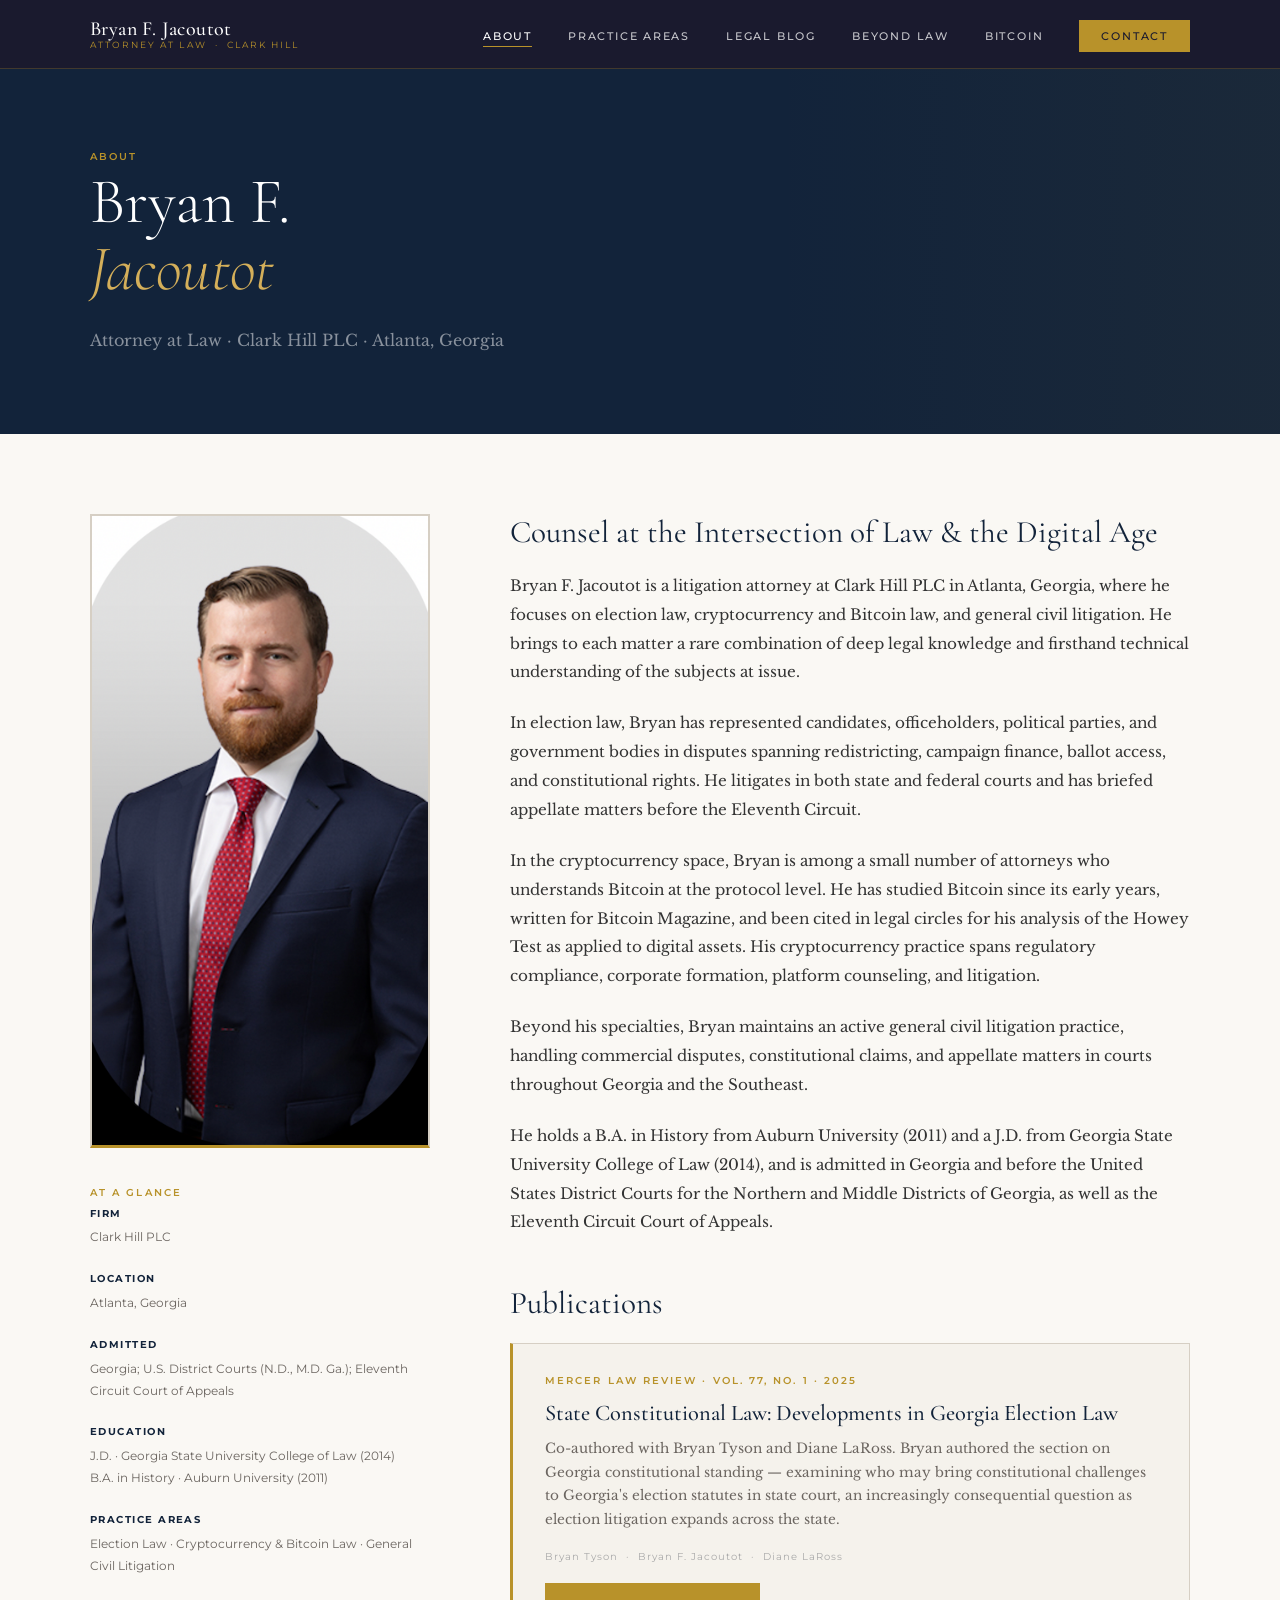
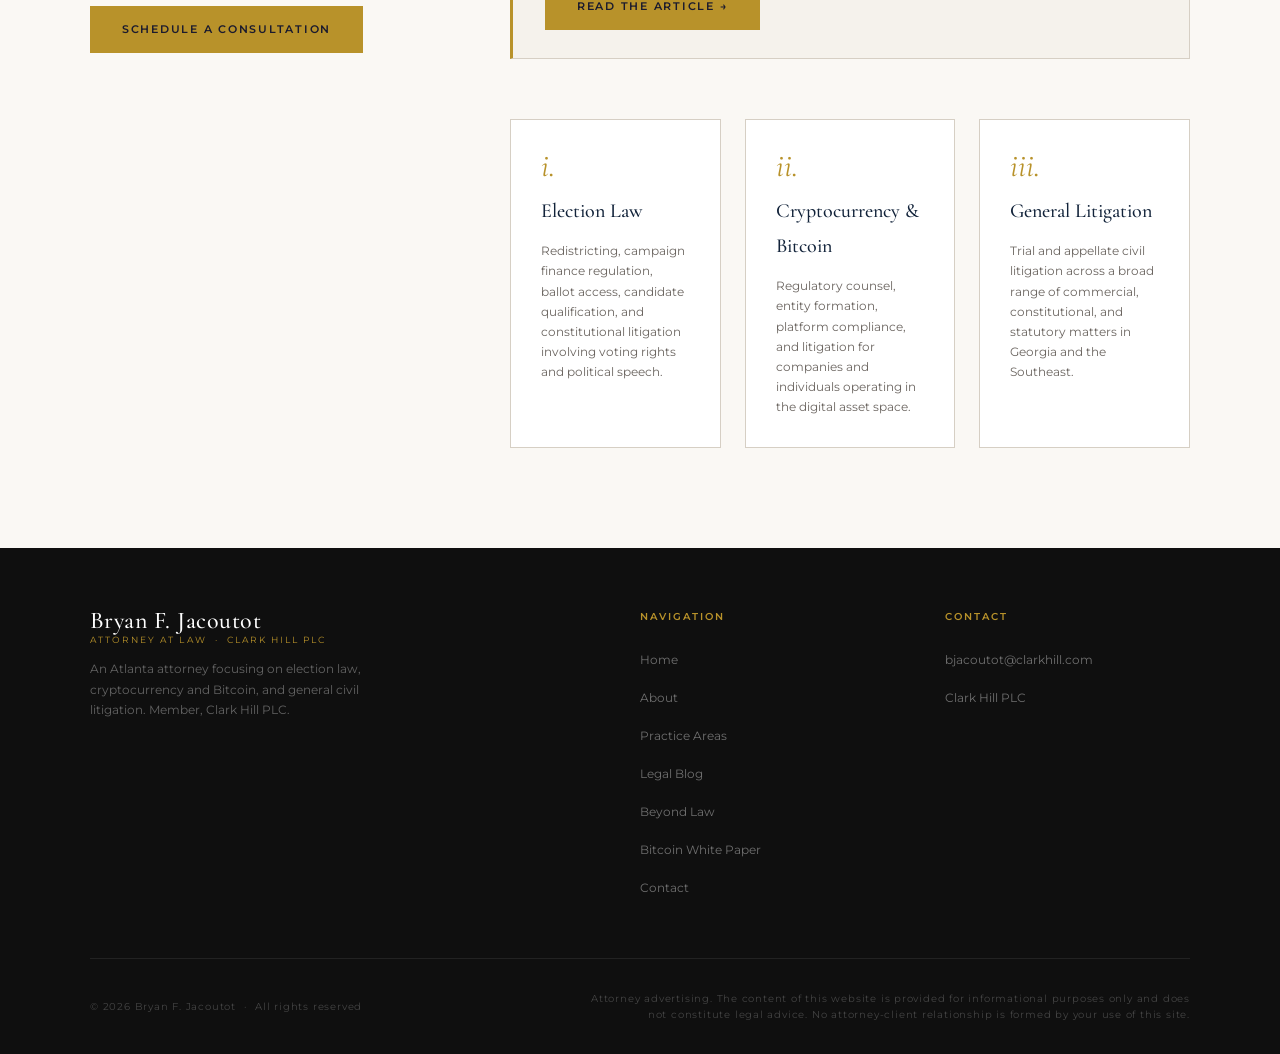
==== about/index.html @ 428c17e0 "Remove Southern District of Georgia from admissions" ====
<!DOCTYPE html>
<html lang="en">
<head>
  <meta charset="UTF-8" />
  <meta name="viewport" content="width=device-width, initial-scale=1.0" />
  <title>About | Bryan F. Jacoutot · Attorney at Law</title>
  <meta name="description" content="Bryan F. Jacoutot is a litigation attorney at Clark Hill PLC in Atlanta, Georgia, focusing on election law, cryptocurrency, and civil litigation." />
  <link rel="preconnect" href="https://fonts.googleapis.com">
  <link rel="preconnect" href="https://fonts.gstatic.com" crossorigin>
  <link href="https://fonts.googleapis.com/css2?family=Cormorant+Garamond:ital,wght@0,300;0,400;0,500;1,300;1,400;1,500&family=Libre+Baskerville:ital,wght@0,400;0,700;1,400&family=Montserrat:wght@400;500;600;700&display=swap" rel="stylesheet">
  <link rel="stylesheet" href="/style.css">
</head>
<body>

<nav id="nav">
  <div class="container">
    <div class="nav-inner">
      <a class="nav-brand" href="/">
        <span class="nav-brand__name">Bryan F. Jacoutot</span>
        <span class="nav-brand__title">Attorney at Law &nbsp;·&nbsp; Clark Hill</span>
      </a>
      <ul class="nav-links" id="navLinks">
        <li class="current-menu-item"><a href="/about/">About</a></li>
        <li><a href="/practice-areas/">Practice Areas</a></li>
        <li><a href="/legal-blog/">Legal Blog</a></li>
        <li><a href="/beyond-law/">Beyond Law</a></li>
        <li><a href="/bitcoin/">Bitcoin</a></li>
        <li><a class="nav-cta" href="/contact/">Contact</a></li>
      </ul>
      <button class="nav-toggle" id="navToggle" aria-label="Toggle navigation" onclick="toggleNav()">
        <span></span><span></span><span></span>
      </button>
    </div>
  </div>
</nav>

<section class="page-hero">
  <div class="container">
    <span class="label">About</span>
    <h1>Bryan F.<br><em>Jacoutot</em></h1>
    <p class="sub">Attorney at Law · Clark Hill PLC · Atlanta, Georgia</p>
  </div>
</section>

<section class="about-body">
  <div class="container">
    <div class="about-grid">

      <aside class="about-sidebar">
        <div class="about-photo-wrap">
          <img class="about-photo" src="/images/headshot.png" alt="Bryan F. Jacoutot" />
        </div>
        <span class="label">At a Glance</span>
        <div class="sidebar-info">
          <strong>Firm</strong>
          Clark Hill PLC

          <strong>Location</strong>
          Atlanta, Georgia

          <strong>Admitted</strong>
          Georgia; U.S. District Courts (N.D., M.D. Ga.); Eleventh Circuit Court of Appeals

          <strong>Education</strong>
          J.D. · Georgia State University College of Law (2014)<br>
          B.A. in History · Auburn University (2011)

          <strong>Practice Areas</strong>
          Election Law · Cryptocurrency &amp; Bitcoin Law · General Civil Litigation
        </div>
        <a class="btn-primary sidebar-contact-btn" href="/contact/">Schedule a Consultation</a>
      </aside>

      <div class="about-main">
        <h2>Counsel at the Intersection of Law &amp; the Digital Age</h2>
        <p>
          Bryan F. Jacoutot is a litigation attorney at Clark Hill PLC in Atlanta, Georgia, where he focuses on election law, cryptocurrency and Bitcoin law, and general civil litigation. He brings to each matter a rare combination of deep legal knowledge and firsthand technical understanding of the subjects at issue.
        </p>
        <p>
          In election law, Bryan has represented candidates, officeholders, political parties, and government bodies in disputes spanning redistricting, campaign finance, ballot access, and constitutional rights. He litigates in both state and federal courts and has briefed appellate matters before the Eleventh Circuit.
        </p>
        <p>
          In the cryptocurrency space, Bryan is among a small number of attorneys who understands Bitcoin at the protocol level. He has studied Bitcoin since its early years, written for Bitcoin Magazine, and been cited in legal circles for his analysis of the Howey Test as applied to digital assets. His cryptocurrency practice spans regulatory compliance, corporate formation, platform counseling, and litigation.
        </p>
        <p>
          Beyond his specialties, Bryan maintains an active general civil litigation practice, handling commercial disputes, constitutional claims, and appellate matters in courts throughout Georgia and the Southeast.
        </p>
        <p>
          He holds a B.A. in History from Auburn University (2011) and a J.D. from Georgia State University College of Law (2014), and is admitted in Georgia and before the United States District Courts for the Northern and Middle Districts of Georgia, as well as the Eleventh Circuit Court of Appeals.
        </p>

        <h2 style="margin-top:48px;">Publications</h2>
        <div class="publication-card">
          <span class="label">Mercer Law Review · Vol. 77, No. 1 · 2025</span>
          <h3>State Constitutional Law: Developments in Georgia Election Law</h3>
          <p>Co-authored with Bryan Tyson and Diane LaRoss. Bryan authored the section on Georgia constitutional standing — examining who may bring constitutional challenges to Georgia's election statutes in state court, an increasingly consequential question as election litigation expands across the state.</p>
          <div class="publication-card-meta">Bryan Tyson &nbsp;·&nbsp; Bryan F. Jacoutot &nbsp;·&nbsp; Diane LaRoss</div>
          <a class="btn-primary" href="/publications/georgia-election-law-mercer-law-review.pdf" target="_blank" rel="noopener" style="display:inline-block;">Read the Article →</a>
        </div>

        <div class="practice-detail-grid">
          <div class="pcard">
            <div class="pcard-num">i.</div>
            <h3>Election Law</h3>
            <p>Redistricting, campaign finance regulation, ballot access, candidate qualification, and constitutional litigation involving voting rights and political speech.</p>
          </div>
          <div class="pcard">
            <div class="pcard-num">ii.</div>
            <h3>Cryptocurrency &amp; Bitcoin</h3>
            <p>Regulatory counsel, entity formation, platform compliance, and litigation for companies and individuals operating in the digital asset space.</p>
          </div>
          <div class="pcard">
            <div class="pcard-num">iii.</div>
            <h3>General Litigation</h3>
            <p>Trial and appellate civil litigation across a broad range of commercial, constitutional, and statutory matters in Georgia and the Southeast.</p>
          </div>
        </div>
      </div>

    </div>
  </div>
</section>

<footer>
  <div class="container">
    <div class="footer-inner">
      <div class="footer-brand">
        <a class="nav-brand" href="/" style="text-decoration:none;">
          <span class="nav-brand__name" style="font-size:1.5rem;">Bryan F. Jacoutot</span>
          <span class="nav-brand__title">Attorney at Law &nbsp;·&nbsp; Clark Hill PLC</span>
        </a>
        <p>An Atlanta attorney focusing on election law, cryptocurrency and Bitcoin, and general civil litigation. Member, Clark Hill PLC.</p>
      </div>
      <div class="footer-col">
        <h4>Navigation</h4>
        <ul>
          <li><a href="/">Home</a></li>
          <li><a href="/about/">About</a></li>
          <li><a href="/practice-areas/">Practice Areas</a></li>
          <li><a href="/legal-blog/">Legal Blog</a></li>
          <li><a href="/beyond-law/">Beyond Law</a></li>
          <li><a href="/bitcoin/">Bitcoin White Paper</a></li>
          <li><a href="/contact/">Contact</a></li>
        </ul>
      </div>
      <div class="footer-col">
        <h4>Contact</h4>
        <ul>
          <li><a href="mailto:bjacoutot@clarkhill.com">bjacoutot@clarkhill.com</a></li>
          <li><a href="https://www.clarkhill.com" target="_blank" rel="noopener">Clark Hill PLC</a></li>
        </ul>
      </div>
    </div>
    <div class="footer-bottom">
      <p>© 2026 Bryan F. Jacoutot &nbsp;·&nbsp; All rights reserved</p>
      <p class="footer-disclaimer">Attorney advertising. The content of this website is provided for informational purposes only and does not constitute legal advice. No attorney-client relationship is formed by your use of this site.</p>
    </div>
  </div>
</footer>

<script src="/js/theme.js"></script>
</body>
</html>
---- style.css ----
/* Jacoutot Law — Site Styles */

/* ─────────────────────────────────────────────
   RESET & VARIABLES
───────────────────────────────────────────── */
*, *::before, *::after { box-sizing: border-box; margin: 0; padding: 0; }

:root {
  --ink:       #0f0f0f;
  --charcoal:  #1a1a2e;
  --navy:      #12233a;
  --gold:      #b8922a;
  --gold-lt:   #d4af5a;
  --parchment: #f5f2ec;
  --cream:     #faf8f4;
  --rule:      #d6cfc4;
  --muted:     #6b6560;
  --white:     #ffffff;

  --serif-display: 'Cormorant Garamond', Georgia, serif;
  --serif-body:    'Libre Baskerville', Georgia, serif;
  --sans:          'Montserrat', sans-serif;

  --max: 1180px;
  --transition: 0.28s ease;
}

html { scroll-behavior: smooth; }

body {
  font-family: var(--serif-body);
  background: var(--cream);
  color: var(--ink);
  font-size: 16px;
  line-height: 1.75;
  overflow-x: hidden;
}

/* ─────────────────────────────────────────────
   UTILITY
───────────────────────────────────────────── */
.container { max-width: var(--max); margin: 0 auto; padding: 0 40px; }
@media (max-width: 640px) { .container { padding: 0 24px; } }

.rule {
  border: none;
  border-top: 1px solid var(--rule);
  margin: 0;
}
.rule--gold {
  border-top-color: var(--gold);
  border-top-width: 2px;
}

.label {
  font-family: var(--sans);
  font-size: 0.65rem;
  font-weight: 600;
  letter-spacing: 0.2em;
  text-transform: uppercase;
  color: var(--gold);
}

/* ─────────────────────────────────────────────
   NAVIGATION
───────────────────────────────────────────── */
#nav {
  position: fixed;
  top: 0; left: 0; right: 0;
  z-index: 100;
  background: var(--charcoal);
  border-bottom: 1px solid rgba(184,146,42,0.25);
  transition: box-shadow var(--transition);
}
#nav.scrolled {
  box-shadow: 0 2px 24px rgba(0,0,0,0.35);
}

.nav-inner {
  display: flex;
  align-items: center;
  justify-content: space-between;
  height: 68px;
}

.nav-brand {
  text-decoration: none;
  display: flex;
  flex-direction: column;
  line-height: 1.1;
}
.nav-brand__name {
  font-family: var(--serif-display);
  font-size: 1.25rem;
  font-weight: 500;
  color: var(--white);
  letter-spacing: 0.02em;
}
.nav-brand__title {
  font-family: var(--sans);
  font-size: 0.58rem;
  letter-spacing: 0.22em;
  text-transform: uppercase;
  color: var(--gold);
}

.nav-links {
  display: flex;
  gap: 36px;
  list-style: none;
  align-items: center;
}

.nav-links a {
  font-family: var(--sans);
  font-size: 0.7rem;
  font-weight: 500;
  letter-spacing: 0.16em;
  text-transform: uppercase;
  color: rgba(255,255,255,0.75);
  text-decoration: none;
  position: relative;
  transition: color var(--transition);
}
.nav-links a::after {
  content: '';
  position: absolute;
  bottom: -4px; left: 0; right: 0;
  height: 1px;
  background: var(--gold);
  transform: scaleX(0);
  transform-origin: left;
  transition: transform var(--transition);
}
.nav-links a:hover { color: var(--white); }
.nav-links a:hover::after { transform: scaleX(1); }

/* WordPress adds .current-menu-item to active nav items */
.nav-links .current-menu-item > a {
  color: var(--white);
}
.nav-links .current-menu-item > a::after {
  transform: scaleX(1);
}

.nav-cta {
  font-family: var(--sans);
  font-size: 0.68rem;
  font-weight: 600;
  letter-spacing: 0.14em;
  text-transform: uppercase;
  color: var(--charcoal) !important;
  background: var(--gold);
  padding: 9px 22px;
  text-decoration: none !important;
  transition: background var(--transition) !important;
}
.nav-cta:hover { background: var(--gold-lt) !important; }
.nav-cta::after { display: none !important; }

/* Hamburger */
.nav-toggle {
  display: none;
  background: none;
  border: none;
  cursor: pointer;
  padding: 4px;
  flex-direction: column;
  gap: 5px;
}
.nav-toggle span {
  display: block;
  width: 26px;
  height: 1.5px;
  background: var(--white);
  transition: var(--transition);
}

@media (max-width: 820px) {
  .nav-links { display: none; flex-direction: column; gap: 0; }
  .nav-links.open {
    display: flex;
    position: absolute;
    top: 68px; left: 0; right: 0;
    background: var(--charcoal);
    padding: 16px 0 24px;
    border-top: 1px solid rgba(255,255,255,0.08);
  }
  .nav-links a {
    display: block;
    padding: 12px 32px;
  }
  .nav-cta { margin: 12px 32px 0; display: inline-block; text-align: center; }
  .nav-toggle { display: flex; }
}

/* ─────────────────────────────────────────────
   HOME — HERO
───────────────────────────────────────────── */
.hero {
  background: var(--navy);
  min-height: 100vh;
  display: flex;
  flex-direction: column;
  justify-content: center;
  position: relative;
  overflow: hidden;
}

.hero::before {
  content: '';
  position: absolute;
  inset: 0;
  background-image:
    repeating-linear-gradient(
      0deg,
      transparent,
      transparent 2px,
      rgba(255,255,255,0.012) 2px,
      rgba(255,255,255,0.012) 3px
    );
  pointer-events: none;
}

.hero::after {
  content: '';
  position: absolute;
  left: 50%;
  top: 15%;
  bottom: 15%;
  width: 1px;
  background: linear-gradient(to bottom, transparent, rgba(184,146,42,0.4), transparent);
  pointer-events: none;
}

.hero-content {
  position: relative;
  z-index: 1;
  display: grid;
  grid-template-columns: 1fr 1fr;
  gap: 80px;
  align-items: center;
  padding: 120px 0 80px;
}

.hero-eyebrow {
  display: flex;
  align-items: center;
  gap: 16px;
  margin-bottom: 28px;
}
.hero-eyebrow::before {
  content: '';
  display: block;
  width: 40px;
  height: 1px;
  background: var(--gold);
}

.hero-name {
  font-family: var(--serif-display);
  font-size: clamp(3rem, 5.5vw, 5.5rem);
  font-weight: 300;
  color: var(--white);
  line-height: 1.0;
  letter-spacing: -0.01em;
  margin-bottom: 8px;
}
.hero-name em {
  font-style: italic;
  font-weight: 300;
  color: var(--gold-lt);
}

.hero-designation {
  font-family: var(--sans);
  font-size: 0.65rem;
  font-weight: 500;
  letter-spacing: 0.28em;
  text-transform: uppercase;
  color: rgba(255,255,255,0.45);
  margin-bottom: 40px;
}

.hero-desc {
  font-family: var(--serif-body);
  font-size: 1.0rem;
  line-height: 1.8;
  color: rgba(255,255,255,0.65);
  max-width: 420px;
  margin-bottom: 48px;
}

.hero-actions {
  display: flex;
  gap: 20px;
  flex-wrap: wrap;
  align-items: center;
}

.btn-primary {
  display: inline-block;
  font-family: var(--sans);
  font-size: 0.68rem;
  font-weight: 600;
  letter-spacing: 0.16em;
  text-transform: uppercase;
  text-decoration: none;
  color: var(--charcoal);
  background: var(--gold);
  padding: 14px 32px;
  transition: background var(--transition), transform var(--transition);
  cursor: pointer;
  border: none;
}
.btn-primary:hover {
  background: var(--gold-lt);
  transform: translateY(-1px);
}

.btn-ghost {
  display: inline-block;
  font-family: var(--sans);
  font-size: 0.68rem;
  font-weight: 500;
  letter-spacing: 0.16em;
  text-transform: uppercase;
  text-decoration: none;
  color: rgba(255,255,255,0.7);
  border: 1px solid rgba(255,255,255,0.2);
  padding: 13px 28px;
  transition: border-color var(--transition), color var(--transition);
  cursor: pointer;
  background: none;
}
.btn-ghost:hover {
  border-color: var(--gold);
  color: var(--gold-lt);
}

.hero-right {
  padding-left: 60px;
}

.practice-list {
  list-style: none;
}
.practice-list li {
  display: flex;
  align-items: flex-start;
  gap: 20px;
  padding: 22px 0;
  border-bottom: 1px solid rgba(255,255,255,0.07);
  cursor: pointer;
  transition: padding-left var(--transition);
}
.practice-list li:first-child { border-top: 1px solid rgba(255,255,255,0.07); }
.practice-list li:hover { padding-left: 8px; }

.practice-num {
  font-family: var(--serif-display);
  font-size: 0.75rem;
  font-weight: 400;
  color: var(--gold);
  margin-top: 4px;
  min-width: 24px;
  font-style: italic;
}

.practice-info h3 {
  font-family: var(--serif-display);
  font-size: 1.35rem;
  font-weight: 500;
  color: var(--white);
  margin-bottom: 4px;
}
.practice-info p {
  font-family: var(--sans);
  font-size: 0.7rem;
  color: rgba(255,255,255,0.45);
  letter-spacing: 0.04em;
  line-height: 1.6;
}

@media (max-width: 900px) {
  .hero-content { grid-template-columns: 1fr; gap: 60px; padding-top: 100px; }
  .hero::after { display: none; }
  .hero-right { padding-left: 0; }
}

/* ─────────────────────────────────────────────
   HOME — FEATURED WRITING STRIP
───────────────────────────────────────────── */
.writing-strip {
  background: var(--parchment);
  padding: 72px 0;
  border-top: 3px solid var(--gold);
}
.writing-strip-header {
  display: flex;
  justify-content: space-between;
  align-items: baseline;
  margin-bottom: 44px;
}
.section-title {
  font-family: var(--serif-display);
  font-size: clamp(1.8rem, 3vw, 2.6rem);
  font-weight: 400;
  color: var(--navy);
  line-height: 1.15;
}
.link-all {
  font-family: var(--sans);
  font-size: 0.65rem;
  font-weight: 600;
  letter-spacing: 0.18em;
  text-transform: uppercase;
  color: var(--gold);
  text-decoration: none;
  display: flex;
  align-items: center;
  gap: 8px;
  transition: gap var(--transition);
}
.link-all:hover { gap: 14px; }
.link-all::after { content: '→'; }

.articles-grid {
  display: grid;
  grid-template-columns: repeat(3, 1fr);
  gap: 32px;
}
@media (max-width: 800px) { .articles-grid { grid-template-columns: 1fr; } }

.article-card {
  background: var(--white);
  border: 1px solid var(--rule);
  padding: 32px;
  transition: box-shadow var(--transition), transform var(--transition);
  cursor: pointer;
  display: flex;
  flex-direction: column;
}
.article-card:hover {
  box-shadow: 0 8px 32px rgba(0,0,0,0.1);
  transform: translateY(-3px);
}
.article-card .label { margin-bottom: 16px; }
.article-card h3 {
  font-family: var(--serif-display);
  font-size: 1.3rem;
  font-weight: 500;
  color: var(--navy);
  line-height: 1.25;
  margin-bottom: 14px;
  flex: 1;
}
.article-card p {
  font-size: 0.85rem;
  color: var(--muted);
  line-height: 1.7;
  margin-bottom: 24px;
}
.article-card-meta {
  font-family: var(--sans);
  font-size: 0.62rem;
  letter-spacing: 0.1em;
  color: var(--muted);
  display: flex;
  justify-content: space-between;
  align-items: center;
  border-top: 1px solid var(--rule);
  padding-top: 16px;
}
.article-card-meta a {
  color: var(--gold);
  text-decoration: none;
  font-weight: 600;
  letter-spacing: 0.14em;
}

/* ─────────────────────────────────────────────
   HOME — CREDENTIALS / CLARK HILL
───────────────────────────────────────────── */
.credentials {
  background: var(--charcoal);
  padding: 80px 0;
}
.credentials-inner {
  display: grid;
  grid-template-columns: 1fr 1.6fr;
  gap: 80px;
  align-items: center;
}
@media (max-width: 800px) { .credentials-inner { grid-template-columns: 1fr; gap: 40px; } }

.credentials-left .label { margin-bottom: 20px; }
.credentials-left h2 {
  font-family: var(--serif-display);
  font-size: clamp(2rem, 3.5vw, 3rem);
  font-weight: 300;
  color: var(--white);
  line-height: 1.1;
  margin-bottom: 20px;
}
.credentials-left h2 em { font-style: italic; color: var(--gold-lt); }
.credentials-left p {
  font-size: 0.9rem;
  color: rgba(255,255,255,0.55);
  line-height: 1.85;
}

.stat-grid {
  display: grid;
  grid-template-columns: 1fr 1fr;
  gap: 2px;
}
.stat-block {
  background: rgba(255,255,255,0.04);
  padding: 32px;
  border: 1px solid rgba(255,255,255,0.06);
}
.stat-block:nth-child(odd) { background: rgba(184,146,42,0.06); }
.stat-value {
  font-family: var(--serif-display);
  font-size: 2.8rem;
  font-weight: 300;
  color: var(--gold-lt);
  line-height: 1;
  margin-bottom: 8px;
}
.stat-label {
  font-family: var(--sans);
  font-size: 0.62rem;
  letter-spacing: 0.16em;
  text-transform: uppercase;
  color: rgba(255,255,255,0.4);
}

/* ─────────────────────────────────────────────
   INNER PAGES — SHARED PAGE HERO
───────────────────────────────────────────── */
.page-hero {
  background: var(--navy);
  padding: 140px 0 80px;
  position: relative;
  overflow: hidden;
}
.page-hero::before {
  content: '';
  position: absolute;
  right: 0; top: 0; bottom: 0;
  width: 40%;
  background: linear-gradient(to right, transparent, rgba(184,146,42,0.05));
  pointer-events: none;
}
.page-hero .label { margin-bottom: 16px; }
.page-hero h1 {
  font-family: var(--serif-display);
  font-size: clamp(2.5rem, 5vw, 5rem);
  font-weight: 300;
  color: var(--white);
  line-height: 1.05;
  max-width: 700px;
}
.page-hero h1 em { font-style: italic; color: var(--gold-lt); }
.page-hero p.sub {
  margin-top: 24px;
  font-size: 1.0rem;
  color: rgba(255,255,255,0.5);
  max-width: 480px;
  line-height: 1.75;
}

/* ─────────────────────────────────────────────
   ABOUT PAGE
───────────────────────────────────────────── */
.about-body {
  background: var(--cream);
  padding: 80px 0 100px;
}
.about-grid {
  display: grid;
  grid-template-columns: 1fr 2fr;
  gap: 80px;
  align-items: start;
}
@media (max-width: 800px) { .about-grid { grid-template-columns: 1fr; gap: 40px; } }

.about-sidebar .label { margin-bottom: 20px; }
.sidebar-info {
  font-family: var(--sans);
  font-size: 0.72rem;
  line-height: 1.9;
  color: var(--muted);
}
.sidebar-info strong {
  display: block;
  font-size: 0.65rem;
  letter-spacing: 0.14em;
  text-transform: uppercase;
  color: var(--navy);
  margin-top: 20px;
  margin-bottom: 4px;
}
.sidebar-info strong:first-child { margin-top: 0; }
.sidebar-contact-btn {
  margin-top: 28px;
  display: inline-block;
}

.about-main h2 {
  font-family: var(--serif-display);
  font-size: 1.95rem;
  font-weight: 400;
  color: var(--navy);
  margin-bottom: 20px;
  line-height: 1.2;
}
.about-main p {
  font-size: 0.95rem;
  line-height: 1.9;
  color: #333;
  margin-bottom: 22px;
}
.about-main p:last-child { margin-bottom: 0; }

.practice-detail-grid {
  margin-top: 60px;
  display: grid;
  grid-template-columns: repeat(3, 1fr);
  gap: 24px;
}
@media (max-width: 800px) { .practice-detail-grid { grid-template-columns: 1fr; } }

.pcard {
  padding: 30px;
  border: 1px solid var(--rule);
  background: var(--white);
}
.pcard-num {
  font-family: var(--serif-display);
  font-size: 2rem;
  font-style: italic;
  color: var(--gold);
  line-height: 1;
  margin-bottom: 12px;
}
.pcard h3 {
  font-family: var(--serif-display);
  font-size: 1.25rem;
  font-weight: 500;
  color: var(--navy);
  margin-bottom: 12px;
}
.pcard p {
  font-family: var(--sans);
  font-size: 0.72rem;
  line-height: 1.75;
  color: var(--muted);
}

/* ─────────────────────────────────────────────
   BLOG / WRITING PAGES
───────────────────────────────────────────── */
.blog-body {
  background: var(--cream);
  padding: 80px 0 100px;
}
.blog-layout {
  display: grid;
  grid-template-columns: 2fr 1fr;
  gap: 64px;
  align-items: start;
}
@media (max-width: 900px) { .blog-layout { grid-template-columns: 1fr; } }

.post-item {
  display: grid;
  grid-template-columns: 1fr;
  padding: 36px 0;
  border-bottom: 1px solid var(--rule);
  cursor: pointer;
  transition: padding-left var(--transition);
}
.post-item:hover { padding-left: 8px; }
.post-item:first-child { padding-top: 0; }

.post-item .label { margin-bottom: 10px; }
.post-item h2 {
  font-family: var(--serif-display);
  font-size: 1.7rem;
  font-weight: 400;
  color: var(--navy);
  line-height: 1.2;
  margin-bottom: 12px;
}
.post-item p {
  font-size: 0.9rem;
  color: var(--muted);
  line-height: 1.75;
  margin-bottom: 16px;
}
.post-meta {
  font-family: var(--sans);
  font-size: 0.62rem;
  letter-spacing: 0.1em;
  color: #aaa;
  display: flex;
  gap: 20px;
}

.blog-sidebar {}
.sidebar-section {
  background: var(--white);
  border: 1px solid var(--rule);
  padding: 28px;
  margin-bottom: 28px;
}
.sidebar-section h3 {
  font-family: var(--serif-display);
  font-size: 1.1rem;
  font-weight: 500;
  color: var(--navy);
  margin-bottom: 16px;
  padding-bottom: 12px;
  border-bottom: 1px solid var(--rule);
}
.sidebar-section ul { list-style: none; }
.sidebar-section ul li {
  padding: 8px 0;
  border-bottom: 1px solid var(--rule);
  font-family: var(--sans);
  font-size: 0.72rem;
  color: var(--muted);
  cursor: pointer;
  display: flex;
  align-items: center;
  gap: 8px;
  transition: color var(--transition);
}
.sidebar-section ul li::before { content: '—'; color: var(--gold); font-size: 0.6rem; }
.sidebar-section ul li:last-child { border-bottom: none; }
.sidebar-section ul li:hover { color: var(--navy); }
.sidebar-section p {
  font-family: var(--sans);
  font-size: 0.78rem;
  line-height: 1.7;
  color: var(--muted);
}

/* ─────────────────────────────────────────────
   BEYOND LAW PAGE
───────────────────────────────────────────── */
.beyond-intro {
  background: var(--parchment);
  padding: 64px 0;
  border-top: 3px solid var(--gold);
}
.beyond-intro-inner {
  display: grid;
  grid-template-columns: 1fr 2fr;
  gap: 64px;
  align-items: center;
}
@media (max-width: 800px) { .beyond-intro-inner { grid-template-columns: 1fr; gap: 32px; } }

.beyond-intro-left h2 {
  font-family: var(--serif-display);
  font-size: 2.4rem;
  font-weight: 300;
  color: var(--navy);
  line-height: 1.1;
}
.beyond-intro-left h2 em { font-style: italic; color: var(--gold); }

.beyond-intro-right p {
  font-size: 0.95rem;
  line-height: 1.9;
  color: #444;
}

.topics-strip {
  background: var(--charcoal);
  padding: 44px 0;
}
.topics-inner {
  display: flex;
  gap: 0;
  overflow-x: auto;
}
.topic-chip {
  font-family: var(--sans);
  font-size: 0.62rem;
  font-weight: 600;
  letter-spacing: 0.18em;
  text-transform: uppercase;
  color: rgba(255,255,255,0.4);
  padding: 12px 32px;
  border-right: 1px solid rgba(255,255,255,0.08);
  white-space: nowrap;
  cursor: pointer;
  transition: color var(--transition), background var(--transition);
}
.topic-chip:hover, .topic-chip.active {
  color: var(--gold);
  background: rgba(184,146,42,0.08);
}

/* ─────────────────────────────────────────────
   BITCOIN WHITE PAPER PAGE
───────────────────────────────────────────── */
.bitcoin-hero {
  background: var(--navy);
  padding: 140px 0 80px;
  position: relative;
  overflow: hidden;
}
.bitcoin-hero::after {
  content: '₿';
  position: absolute;
  right: 8%;
  top: 50%;
  transform: translateY(-50%);
  font-size: 22rem;
  color: rgba(184,146,42,0.06);
  font-family: Arial, sans-serif;
  pointer-events: none;
  line-height: 1;
}
.bitcoin-hero h1 {
  font-family: var(--serif-display);
  font-size: clamp(2.5rem, 5vw, 5rem);
  font-weight: 300;
  color: var(--white);
  line-height: 1.05;
  max-width: 700px;
}
.bitcoin-hero p.sub {
  margin-top: 24px;
  font-size: 1.0rem;
  color: rgba(255,255,255,0.5);
  max-width: 520px;
  line-height: 1.75;
}
.bitcoin-hero .btn-primary { margin-top: 36px; }

.bitcoin-body {
  background: var(--cream);
  padding: 80px 0 100px;
}
.bitcoin-explainer {
  display: grid;
  grid-template-columns: 2fr 1fr;
  gap: 64px;
}
@media (max-width: 800px) { .bitcoin-explainer { grid-template-columns: 1fr; } }

.bitcoin-explainer h2 {
  font-family: var(--serif-display);
  font-size: 1.9rem;
  font-weight: 400;
  color: var(--navy);
  margin-bottom: 20px;
  line-height: 1.2;
}
.bitcoin-explainer p {
  font-size: 0.93rem;
  line-height: 1.9;
  color: #333;
  margin-bottom: 18px;
}
.bitcoin-key-points {
  list-style: none;
  margin-top: 8px;
}
.bitcoin-key-points li {
  display: flex;
  gap: 16px;
  padding: 14px 0;
  border-bottom: 1px solid var(--rule);
  font-size: 0.85rem;
  line-height: 1.6;
  color: var(--muted);
}
.bitcoin-key-points li::before {
  content: '§';
  color: var(--gold);
  font-family: var(--serif-display);
  font-size: 1.1rem;
  flex-shrink: 0;
  margin-top: -2px;
}

/* ─────────────────────────────────────────────
   CONTACT PAGE
───────────────────────────────────────────── */
.contact-body {
  background: var(--cream);
  padding: 80px 0 100px;
}
.contact-grid {
  display: grid;
  grid-template-columns: 1fr 1fr;
  gap: 80px;
  align-items: start;
}
@media (max-width: 800px) { .contact-grid { grid-template-columns: 1fr; gap: 40px; } }

.contact-left .label { margin-bottom: 16px; }
.contact-left h2 {
  font-family: var(--serif-display);
  font-size: 2.6rem;
  font-weight: 300;
  color: var(--navy);
  line-height: 1.1;
  margin-bottom: 24px;
}
.contact-left h2 em { font-style: italic; color: var(--gold); }
.contact-left p {
  font-size: 0.92rem;
  line-height: 1.85;
  color: var(--muted);
  margin-bottom: 36px;
}

.contact-detail {
  display: flex;
  align-items: flex-start;
  gap: 16px;
  padding: 20px 0;
  border-bottom: 1px solid var(--rule);
}
.contact-detail:first-of-type { border-top: 1px solid var(--rule); }
.contact-icon {
  width: 36px;
  height: 36px;
  background: var(--gold);
  display: flex;
  align-items: center;
  justify-content: center;
  flex-shrink: 0;
  font-size: 0.85rem;
}
.contact-detail-text strong {
  display: block;
  font-family: var(--sans);
  font-size: 0.62rem;
  font-weight: 600;
  letter-spacing: 0.16em;
  text-transform: uppercase;
  color: var(--navy);
  margin-bottom: 4px;
}
.contact-detail-text span {
  font-size: 0.9rem;
  color: var(--muted);
}
.contact-detail-text a {
  color: var(--gold);
  text-decoration: none;
}
.contact-detail-text a:hover { text-decoration: underline; }

.contact-right {
  background: var(--white);
  border: 1px solid var(--rule);
  padding: 44px;
}
.contact-right h3 {
  font-family: var(--serif-display);
  font-size: 1.6rem;
  font-weight: 400;
  color: var(--navy);
  margin-bottom: 28px;
}

.form-group { margin-bottom: 22px; }
.form-group label {
  display: block;
  font-family: var(--sans);
  font-size: 0.62rem;
  font-weight: 600;
  letter-spacing: 0.16em;
  text-transform: uppercase;
  color: var(--navy);
  margin-bottom: 8px;
}
.form-group input,
.form-group textarea,
.form-group select,
.wpcf7 input[type="text"],
.wpcf7 input[type="email"],
.wpcf7 textarea,
.wpcf7 select {
  width: 100%;
  font-family: var(--serif-body);
  font-size: 0.9rem;
  color: var(--ink);
  background: var(--parchment);
  border: 1px solid var(--rule);
  padding: 12px 16px;
  outline: none;
  transition: border-color var(--transition);
  appearance: none;
}
.form-group input:focus,
.form-group textarea:focus,
.form-group select:focus,
.wpcf7 input:focus,
.wpcf7 textarea:focus {
  border-color: var(--gold);
}
.form-group textarea { resize: vertical; min-height: 120px; }
.form-note {
  font-family: var(--sans);
  font-size: 0.62rem;
  color: var(--muted);
  line-height: 1.7;
  margin-bottom: 24px;
}

/* WPForms / CF7 submit button override */
.wpcf7 input[type="submit"],
.wpforms-submit {
  display: inline-block;
  font-family: var(--sans);
  font-size: 0.68rem;
  font-weight: 600;
  letter-spacing: 0.16em;
  text-transform: uppercase;
  color: var(--charcoal);
  background: var(--gold);
  padding: 14px 32px;
  border: none;
  cursor: pointer;
  transition: background var(--transition);
}
.wpcf7 input[type="submit"]:hover,
.wpforms-submit:hover {
  background: var(--gold-lt);
}

/* ─────────────────────────────────────────────
   FOOTER
───────────────────────────────────────────── */
footer {
  background: var(--ink);
  padding: 60px 0 32px;
}
.footer-inner {
  display: grid;
  grid-template-columns: 2fr 1fr 1fr;
  gap: 60px;
  padding-bottom: 48px;
  border-bottom: 1px solid rgba(255,255,255,0.08);
  margin-bottom: 32px;
}
@media (max-width: 800px) { .footer-inner { grid-template-columns: 1fr; gap: 36px; } }

.footer-brand .nav-brand__name { font-size: 1.5rem; }
.footer-brand p {
  font-family: var(--sans);
  font-size: 0.72rem;
  line-height: 1.8;
  color: rgba(255,255,255,0.35);
  margin-top: 14px;
  max-width: 300px;
}

.footer-col h4 {
  font-family: var(--sans);
  font-size: 0.62rem;
  font-weight: 600;
  letter-spacing: 0.2em;
  text-transform: uppercase;
  color: var(--gold);
  margin-bottom: 18px;
}
.footer-col ul { list-style: none; }
.footer-col ul li {
  margin-bottom: 10px;
}
.footer-col ul li a {
  font-family: var(--sans);
  font-size: 0.72rem;
  color: rgba(255,255,255,0.4);
  text-decoration: none;
  transition: color var(--transition);
}
.footer-col ul li a:hover { color: rgba(255,255,255,0.85); }

.footer-bottom {
  display: flex;
  justify-content: space-between;
  align-items: center;
  flex-wrap: wrap;
  gap: 16px;
}
.footer-bottom p {
  font-family: var(--sans);
  font-size: 0.62rem;
  letter-spacing: 0.08em;
  color: rgba(255,255,255,0.22);
}
.footer-disclaimer {
  font-family: var(--sans);
  font-size: 0.58rem;
  color: rgba(255,255,255,0.15);
  max-width: 600px;
  text-align: right;
  line-height: 1.6;
}

/* ─────────────────────────────────────────────
   HEADSHOT STYLES
───────────────────────────────────────────── */
.hero-content--3col {
  grid-template-columns: 1fr auto 1fr;
  gap: 60px;
}

.hero-photo-col {
  display: flex;
  align-items: center;
  justify-content: center;
  flex-shrink: 0;
}

.hero-photo-wrap {
  position: relative;
  width: 260px;
  flex-shrink: 0;
}

.hero-photo {
  width: 100%;
  display: block;
  border-radius: 0;
  border: 3px solid var(--gold);
  filter: grayscale(15%);
  object-fit: cover;
  object-position: top;
}

.hero-photo-badge {
  position: absolute;
  bottom: -1px;
  left: 0;
  right: 0;
  background: var(--gold);
  color: var(--charcoal);
  font-family: var(--sans);
  font-size: 0.55rem;
  font-weight: 700;
  letter-spacing: 0.18em;
  text-transform: uppercase;
  text-align: center;
  padding: 7px 8px;
}

.about-photo-wrap {
  margin-bottom: 28px;
}

.about-photo {
  width: 100%;
  display: block;
  border: 2px solid var(--rule);
  border-bottom: 3px solid var(--gold);
  object-fit: cover;
  object-position: top;
}

@media (max-width: 900px) {
  .hero-content--3col {
    grid-template-columns: 1fr;
    gap: 40px;
  }
  .hero-photo-col {
    order: -1;
  }
  .hero-photo-wrap {
    width: 200px;
    margin: 0 auto;
  }
}

/* ─────────────────────────────────────────────
   FEATURED PUBLICATION
───────────────────────────────────────────── */
.publication-feature {
  background: var(--navy);
  border-top: 3px solid var(--gold);
  border-bottom: 3px solid var(--gold);
  padding: 96px 0;
  position: relative;
  overflow: hidden;
}
.publication-feature::before {
  content: '§';
  position: absolute;
  right: 4%;
  top: 50%;
  transform: translateY(-50%);
  font-family: var(--serif-display);
  font-size: 28rem;
  font-style: italic;
  color: rgba(184,146,42,0.07);
  pointer-events: none;
  line-height: 1;
  user-select: none;
}
.publication-feature::after {
  content: '';
  position: absolute;
  left: 0; top: 0; bottom: 0;
  width: 4px;
  background: linear-gradient(to bottom, transparent, var(--gold), transparent);
}
.publication-feature-inner {
  display: grid;
  grid-template-columns: 200px 1fr;
  gap: 72px;
  align-items: center;
  position: relative;
  z-index: 1;
}
@media (max-width: 800px) {
  .publication-feature-inner { grid-template-columns: 1fr; gap: 32px; }
  .publication-feature { padding: 64px 0; }
  .publication-feature::before { font-size: 14rem; right: -2%; opacity: 0.5; }
}
.publication-meta .label { display: block; margin-bottom: 16px; }
.publication-journal {
  font-family: var(--sans);
  font-size: 0.65rem;
  letter-spacing: 0.12em;
  color: rgba(255,255,255,0.35);
  line-height: 1.8;
  text-transform: uppercase;
}
.publication-title {
  font-family: var(--serif-display);
  font-size: clamp(1.6rem, 3vw, 2.4rem);
  font-weight: 300;
  color: var(--white);
  line-height: 1.15;
  margin-bottom: 20px;
}
.publication-title em { font-style: italic; color: var(--gold-lt); }
.publication-desc {
  font-size: 0.92rem;
  line-height: 1.85;
  color: rgba(255,255,255,0.6);
  max-width: 680px;
  margin-bottom: 28px;
}
.publication-desc em { font-style: italic; color: rgba(255,255,255,0.75); }
.publication-authors {
  display: flex;
  flex-direction: column;
  gap: 6px;
  margin-bottom: 32px;
}
.publication-author-list {
  font-family: var(--sans);
  font-size: 0.72rem;
  letter-spacing: 0.08em;
  color: rgba(255,255,255,0.45);
}
.publication-btn { display: inline-block; }

/* publication card (about + blog) */
.publication-card {
  background: var(--parchment);
  border: 1px solid var(--rule);
  border-left: 3px solid var(--gold);
  padding: 28px 32px;
  margin-bottom: 32px;
}
.publication-card .label { margin-bottom: 10px; display: block; }
.publication-card h3 {
  font-family: var(--serif-display);
  font-size: 1.4rem;
  font-weight: 500;
  color: var(--navy);
  line-height: 1.2;
  margin-bottom: 10px;
}
.publication-card p {
  font-size: 0.85rem;
  line-height: 1.75;
  color: var(--muted);
  margin-bottom: 16px;
}
.publication-card-meta {
  font-family: var(--sans);
  font-size: 0.62rem;
  letter-spacing: 0.1em;
  color: #aaa;
  margin-bottom: 18px;
}

/* ─────────────────────────────────────────────
   PRACTICE AREAS PAGE
───────────────────────────────────────────── */
.practice-section {
  display: grid;
  grid-template-columns: 1fr 2fr;
  gap: 64px;
  align-items: start;
  padding-bottom: 64px;
  border-bottom: 1px solid var(--rule);
}
.practice-section:last-child {
  border-bottom: none;
  padding-bottom: 0;
}
.practice-section-label {
  font-size: 3rem;
  margin-bottom: 16px;
}
.practice-section h2 {
  font-family: var(--serif-display);
  font-size: 2rem;
  font-weight: 400;
  color: var(--navy);
  line-height: 1.15;
  margin-bottom: 20px;
}
@media (max-width: 800px) {
  .practice-section {
    grid-template-columns: 1fr;
    gap: 32px;
    padding-bottom: 48px;
  }
}

/* ─────────────────────────────────────────────
   MOBILE POLISH (≤ 480px)
───────────────────────────────────────────── */
@media (max-width: 480px) {
  .hero-name { font-size: 2.8rem; }
  .page-hero h1 { font-size: 2.4rem; }
  .bitcoin-hero h1 { font-size: 2.4rem; }
  .section-title { font-size: 1.8rem; }

  .hero-actions { flex-direction: column; align-items: flex-start; }
  .btn-primary, .btn-ghost { width: 100%; text-align: center; }

  .contact-right { padding: 28px 20px; }

  .stat-grid { grid-template-columns: 1fr 1fr; }
  .stat-value { font-size: 2.2rem; }

  .hero-photo-wrap { width: 160px; }

  .writing-strip { padding: 48px 0; }
  .credentials { padding: 56px 0; }
  .about-body, .blog-body, .contact-body, .bitcoin-body { padding: 56px 0 72px; }

  .beyond-intro { padding: 44px 0; }
  .topics-strip { padding: 28px 0; }
  .topic-chip { padding: 10px 20px; font-size: 0.58rem; }

  .footer-inner { gap: 28px; }
  .footer-bottom { flex-direction: column; align-items: flex-start; }
  .footer-disclaimer { text-align: left; }

  .practice-detail-grid { grid-template-columns: 1fr; }
  .articles-grid { grid-template-columns: 1fr; }
}

/* ─────────────────────────────────────────────
   ANIMATIONS
───────────────────────────────────────────── */
.fade-up {
  opacity: 0;
  transform: translateY(22px);
  transition: opacity 0.55s ease, transform 0.55s ease;
}
.fade-up.visible {
  opacity: 1;
  transform: none;
}

/* ─────────────────────────────────────────────
   WORDPRESS CONTENT AREA (for blog posts)
───────────────────────────────────────────── */
.entry-content {
  font-size: 0.95rem;
  line-height: 1.9;
  color: #333;
  max-width: 780px;
}
.entry-content h2 {
  font-family: var(--serif-display);
  font-size: 1.9rem;
  font-weight: 400;
  color: var(--navy);
  margin: 44px 0 20px;
  line-height: 1.2;
}
.entry-content h3 {
  font-family: var(--serif-display);
  font-size: 1.4rem;
  color: var(--navy);
  margin: 32px 0 16px;
}
.entry-content p { margin-bottom: 18px; }
.entry-content a { color: var(--gold); }
.entry-content ul, .entry-content ol {
  padding-left: 24px;
  margin-bottom: 18px;
}
.entry-content blockquote {
  border-left: 3px solid var(--gold);
  padding: 16px 24px;
  margin: 32px 0;
  font-style: italic;
  color: var(--muted);
  background: var(--parchment);
}
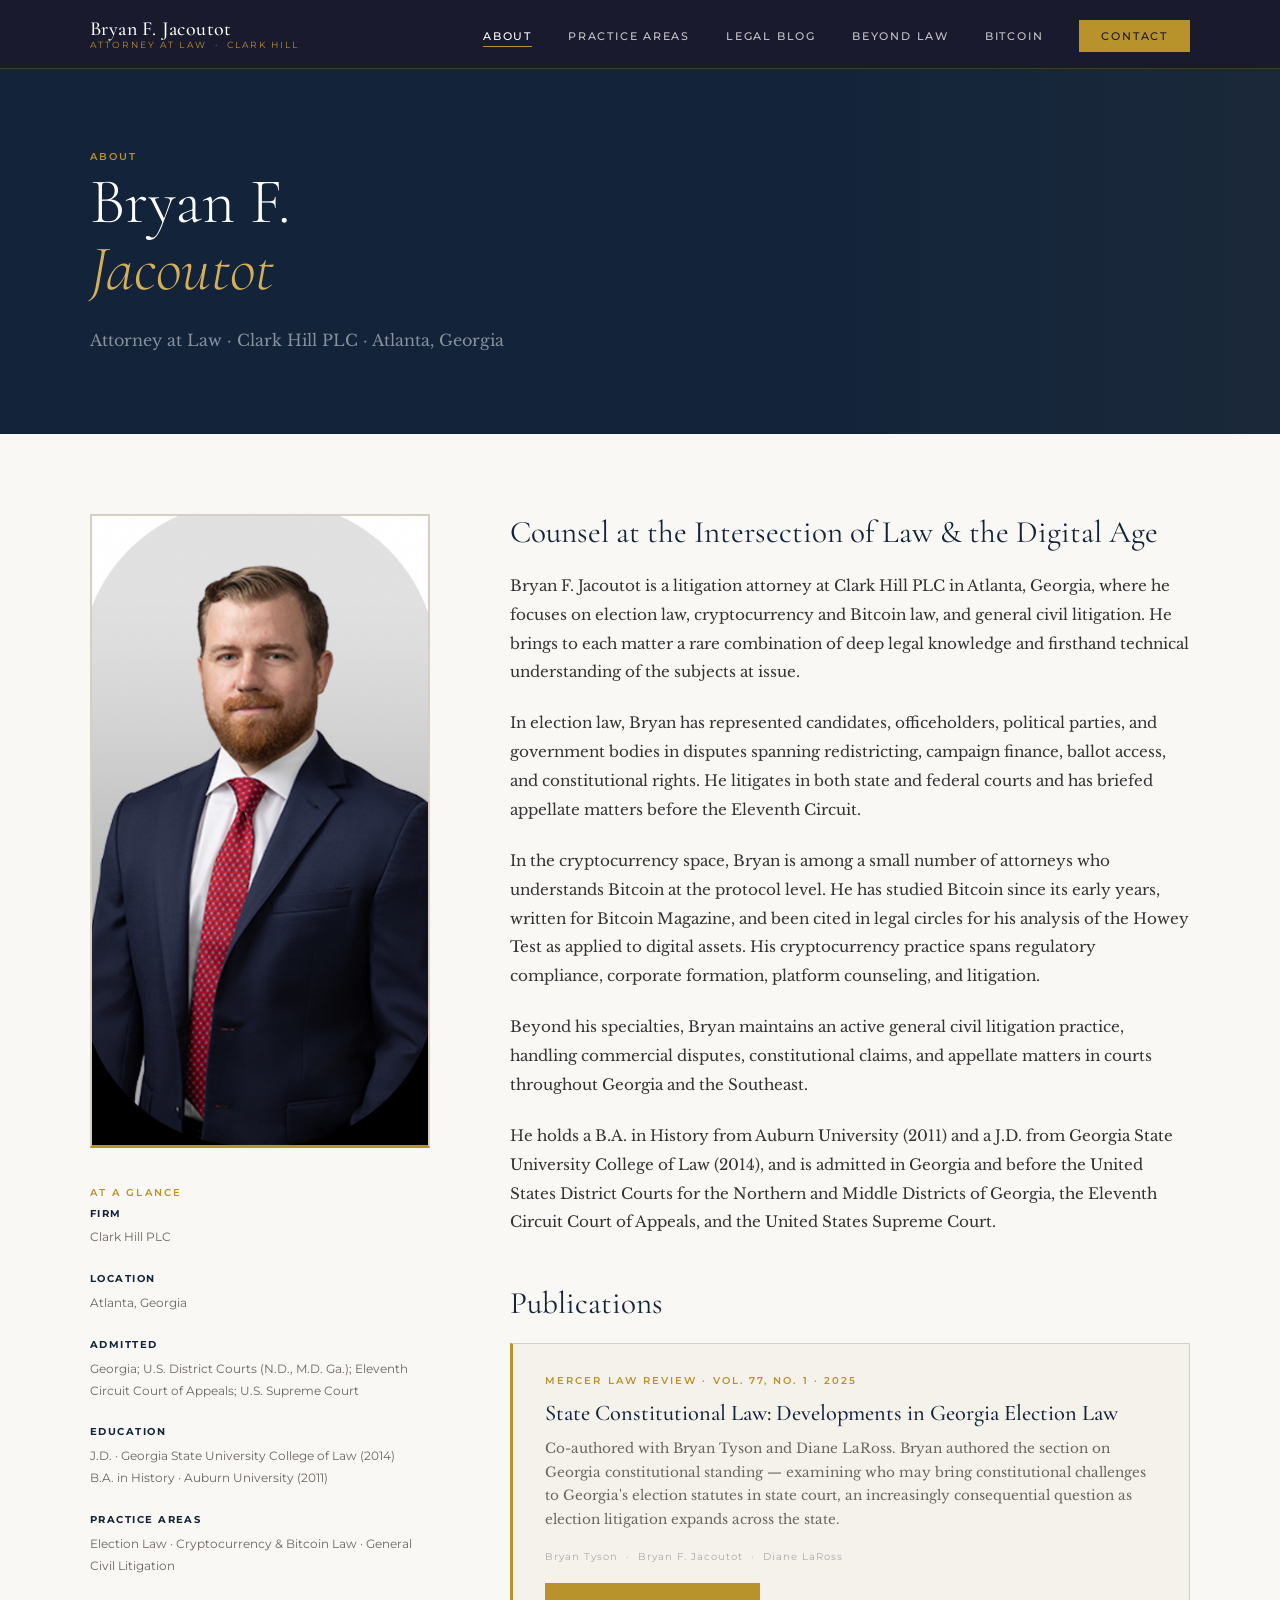
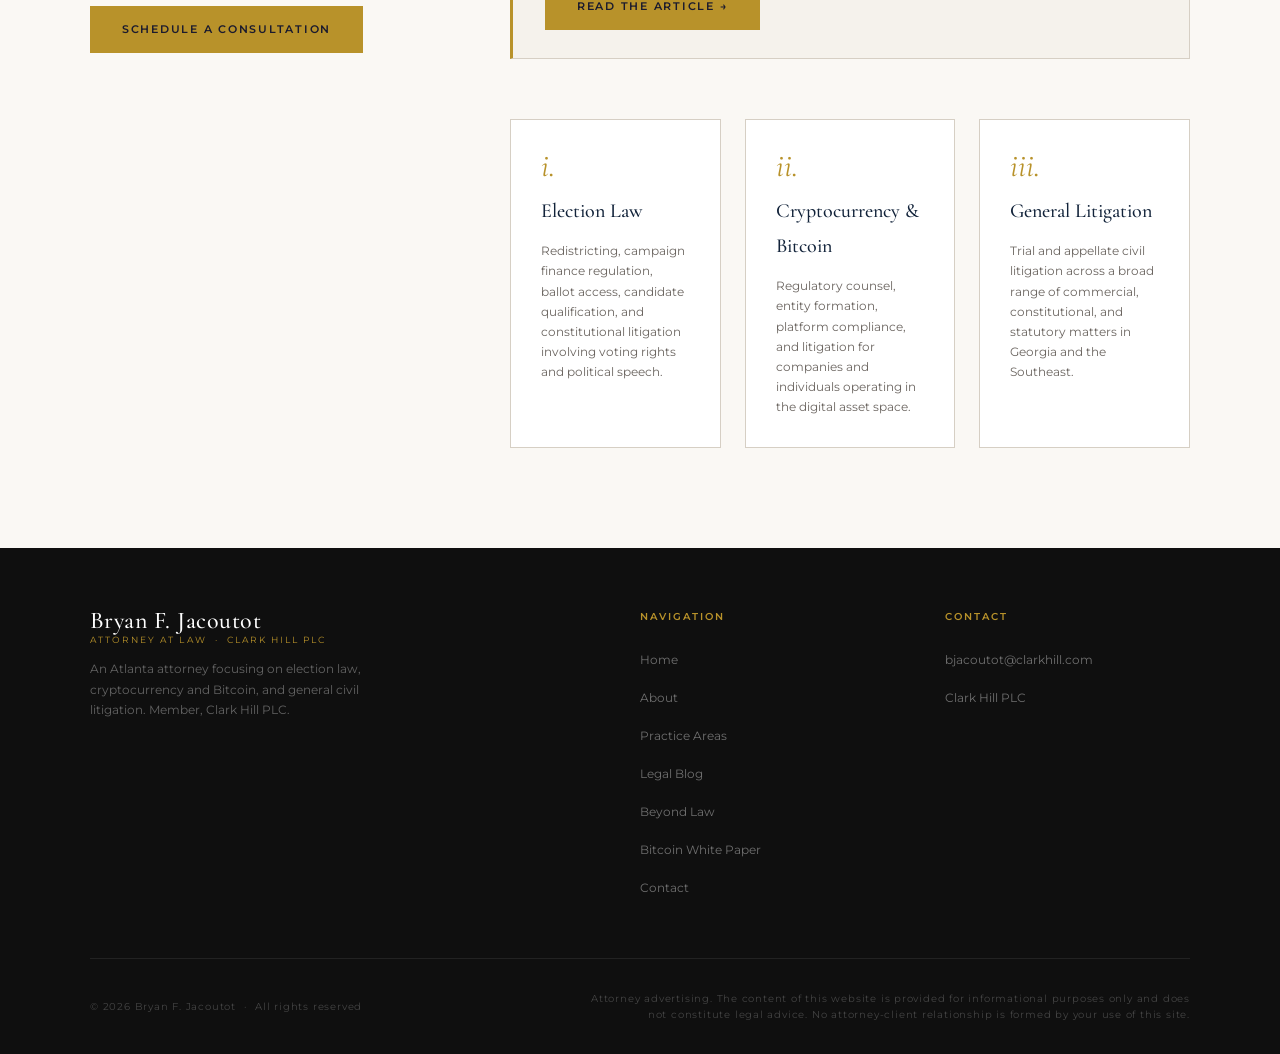
==== commit a78a4287: "Add U.S. Supreme Court admission" ====
--- a/about/index.html
+++ b/about/index.html
@@ -59,7 +59,7 @@
           Atlanta, Georgia
 
           <strong>Admitted</strong>
-          Georgia; U.S. District Courts (N.D., M.D. Ga.); Eleventh Circuit Court of Appeals
+          Georgia; U.S. District Courts (N.D., M.D. Ga.); Eleventh Circuit Court of Appeals; U.S. Supreme Court
 
           <strong>Education</strong>
           J.D. · Georgia State University College of Law (2014)<br>
@@ -86,7 +86,7 @@
           Beyond his specialties, Bryan maintains an active general civil litigation practice, handling commercial disputes, constitutional claims, and appellate matters in courts throughout Georgia and the Southeast.
         </p>
         <p>
-          He holds a B.A. in History from Auburn University (2011) and a J.D. from Georgia State University College of Law (2014), and is admitted in Georgia and before the United States District Courts for the Northern and Middle Districts of Georgia, as well as the Eleventh Circuit Court of Appeals.
+          He holds a B.A. in History from Auburn University (2011) and a J.D. from Georgia State University College of Law (2014), and is admitted in Georgia and before the United States District Courts for the Northern and Middle Districts of Georgia, the Eleventh Circuit Court of Appeals, and the United States Supreme Court.
         </p>
 
         <h2 style="margin-top:48px;">Publications</h2>
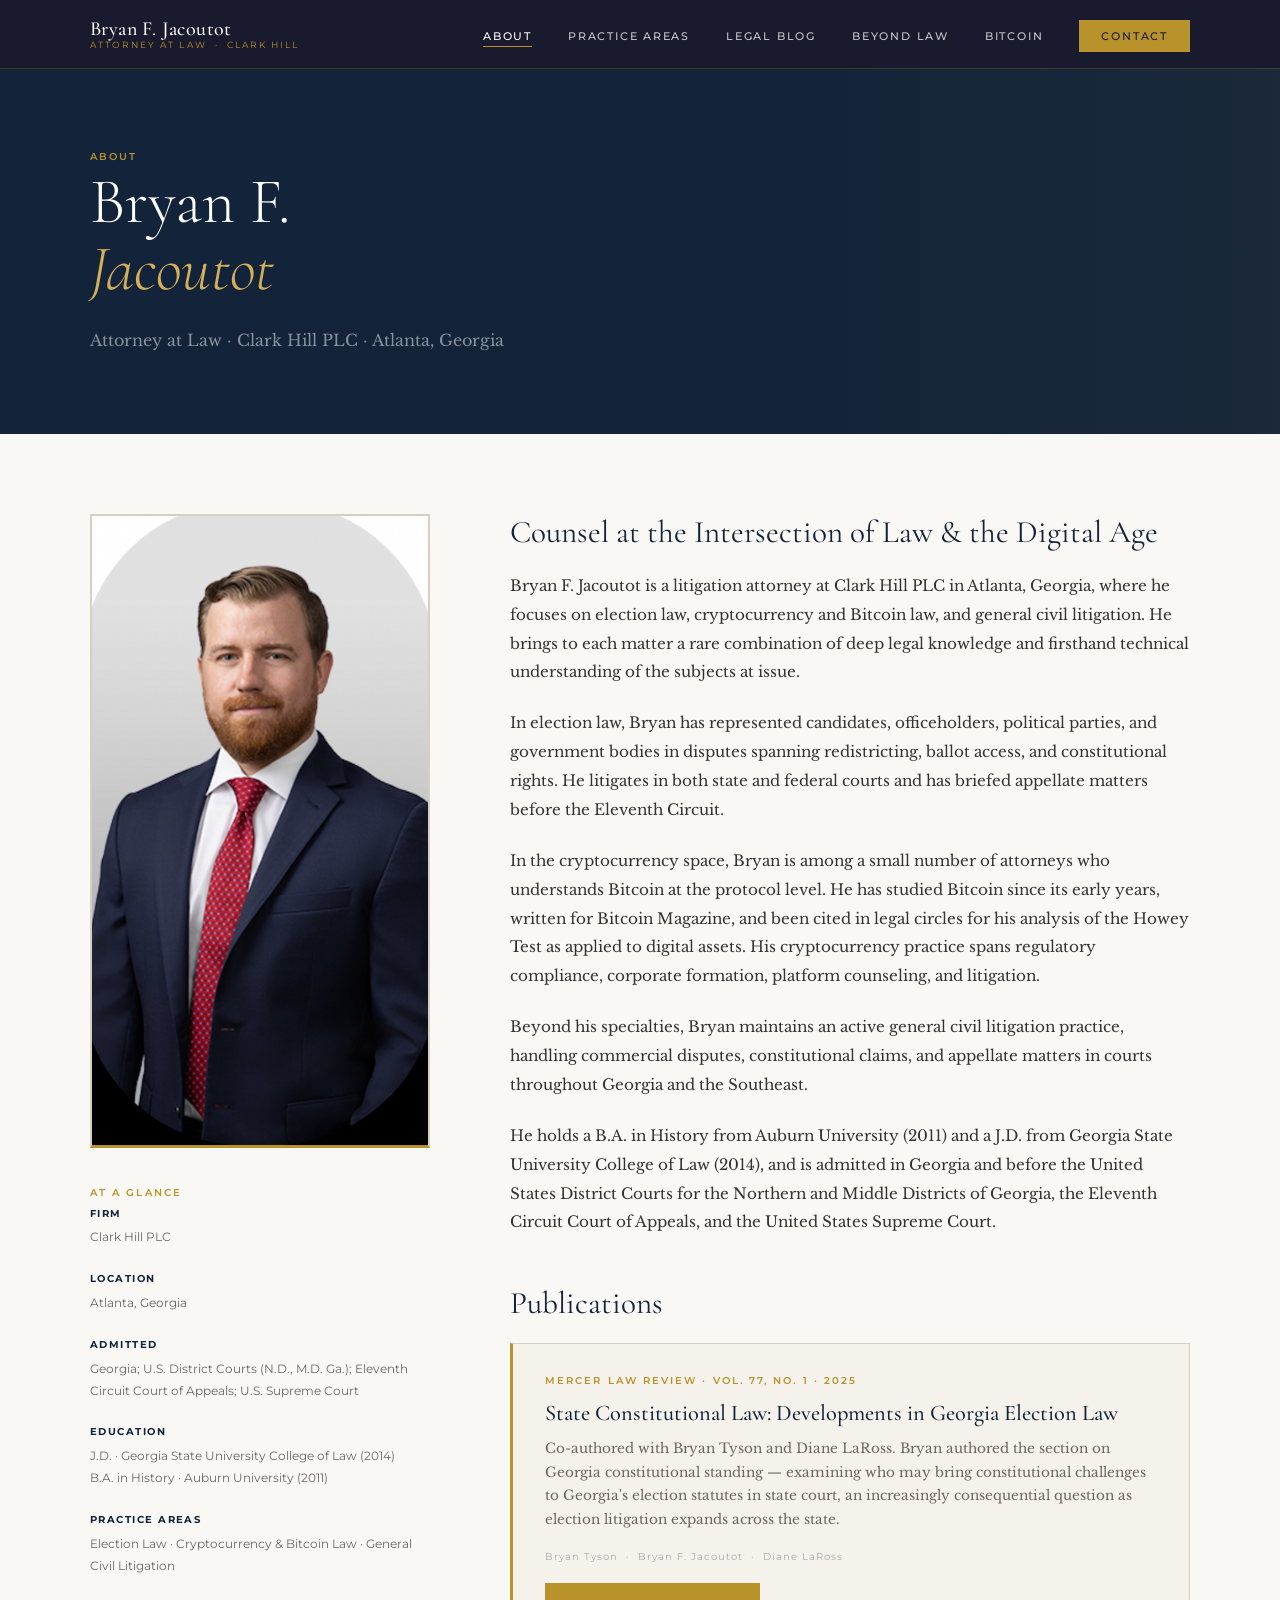
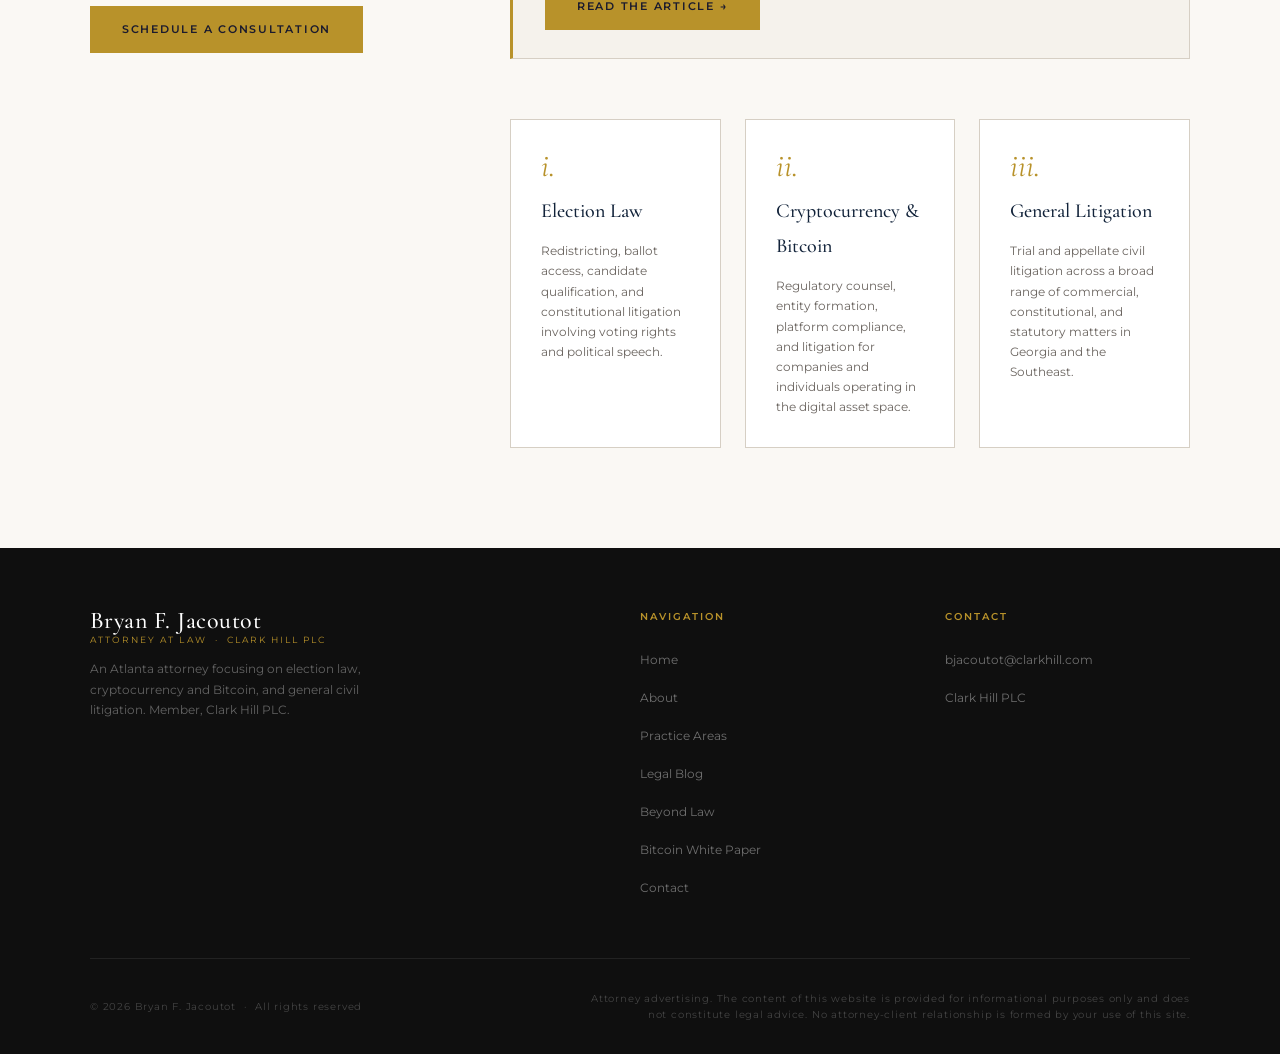
==== commit 340ac5b8: "Remove all campaign finance references" ====
--- a/about/index.html
+++ b/about/index.html
@@ -77,7 +77,7 @@
           Bryan F. Jacoutot is a litigation attorney at Clark Hill PLC in Atlanta, Georgia, where he focuses on election law, cryptocurrency and Bitcoin law, and general civil litigation. He brings to each matter a rare combination of deep legal knowledge and firsthand technical understanding of the subjects at issue.
         </p>
         <p>
-          In election law, Bryan has represented candidates, officeholders, political parties, and government bodies in disputes spanning redistricting, campaign finance, ballot access, and constitutional rights. He litigates in both state and federal courts and has briefed appellate matters before the Eleventh Circuit.
+          In election law, Bryan has represented candidates, officeholders, political parties, and government bodies in disputes spanning redistricting, ballot access, and constitutional rights. He litigates in both state and federal courts and has briefed appellate matters before the Eleventh Circuit.
         </p>
         <p>
           In the cryptocurrency space, Bryan is among a small number of attorneys who understands Bitcoin at the protocol level. He has studied Bitcoin since its early years, written for Bitcoin Magazine, and been cited in legal circles for his analysis of the Howey Test as applied to digital assets. His cryptocurrency practice spans regulatory compliance, corporate formation, platform counseling, and litigation.
@@ -102,7 +102,7 @@
           <div class="pcard">
             <div class="pcard-num">i.</div>
             <h3>Election Law</h3>
-            <p>Redistricting, campaign finance regulation, ballot access, candidate qualification, and constitutional litigation involving voting rights and political speech.</p>
+            <p>Redistricting, ballot access, candidate qualification, and constitutional litigation involving voting rights and political speech.</p>
           </div>
           <div class="pcard">
             <div class="pcard-num">ii.</div>
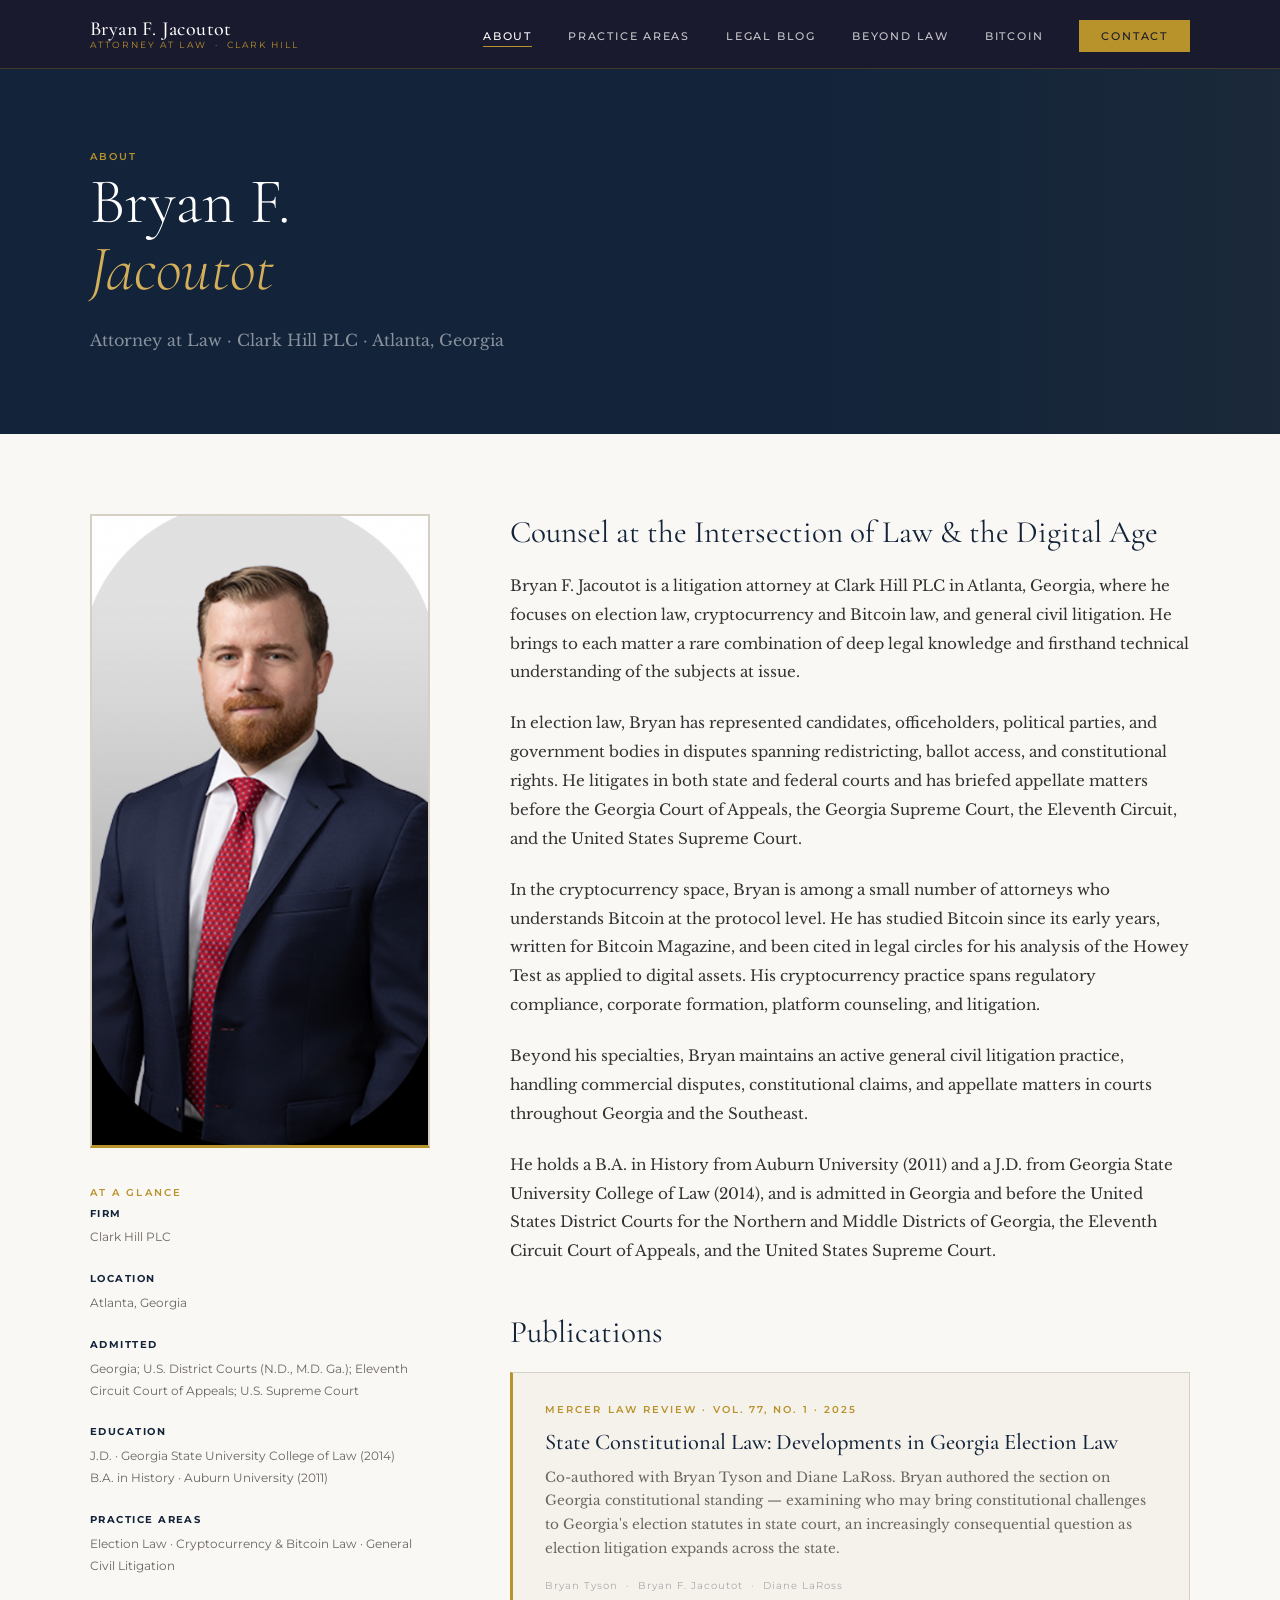
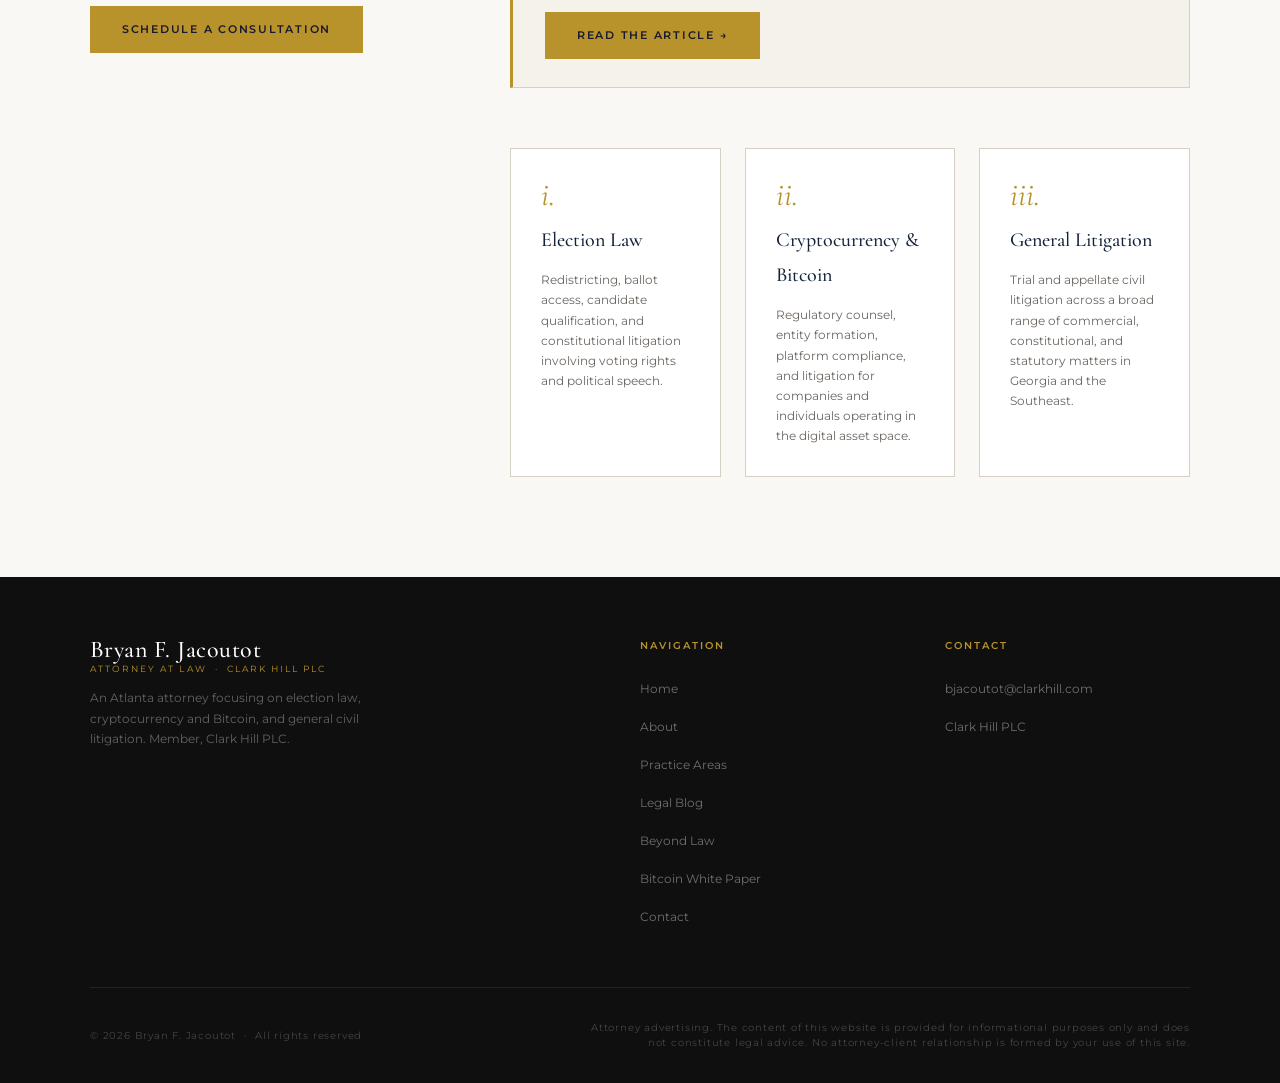
==== commit 26dc17ac: "Expand appellate courts in About bio" ====
--- a/about/index.html
+++ b/about/index.html
@@ -77,7 +77,7 @@
           Bryan F. Jacoutot is a litigation attorney at Clark Hill PLC in Atlanta, Georgia, where he focuses on election law, cryptocurrency and Bitcoin law, and general civil litigation. He brings to each matter a rare combination of deep legal knowledge and firsthand technical understanding of the subjects at issue.
         </p>
         <p>
-          In election law, Bryan has represented candidates, officeholders, political parties, and government bodies in disputes spanning redistricting, ballot access, and constitutional rights. He litigates in both state and federal courts and has briefed appellate matters before the Eleventh Circuit.
+          In election law, Bryan has represented candidates, officeholders, political parties, and government bodies in disputes spanning redistricting, ballot access, and constitutional rights. He litigates in both state and federal courts and has briefed appellate matters before the Georgia Court of Appeals, the Georgia Supreme Court, the Eleventh Circuit, and the United States Supreme Court.
         </p>
         <p>
           In the cryptocurrency space, Bryan is among a small number of attorneys who understands Bitcoin at the protocol level. He has studied Bitcoin since its early years, written for Bitcoin Magazine, and been cited in legal circles for his analysis of the Howey Test as applied to digital assets. His cryptocurrency practice spans regulatory compliance, corporate formation, platform counseling, and litigation.
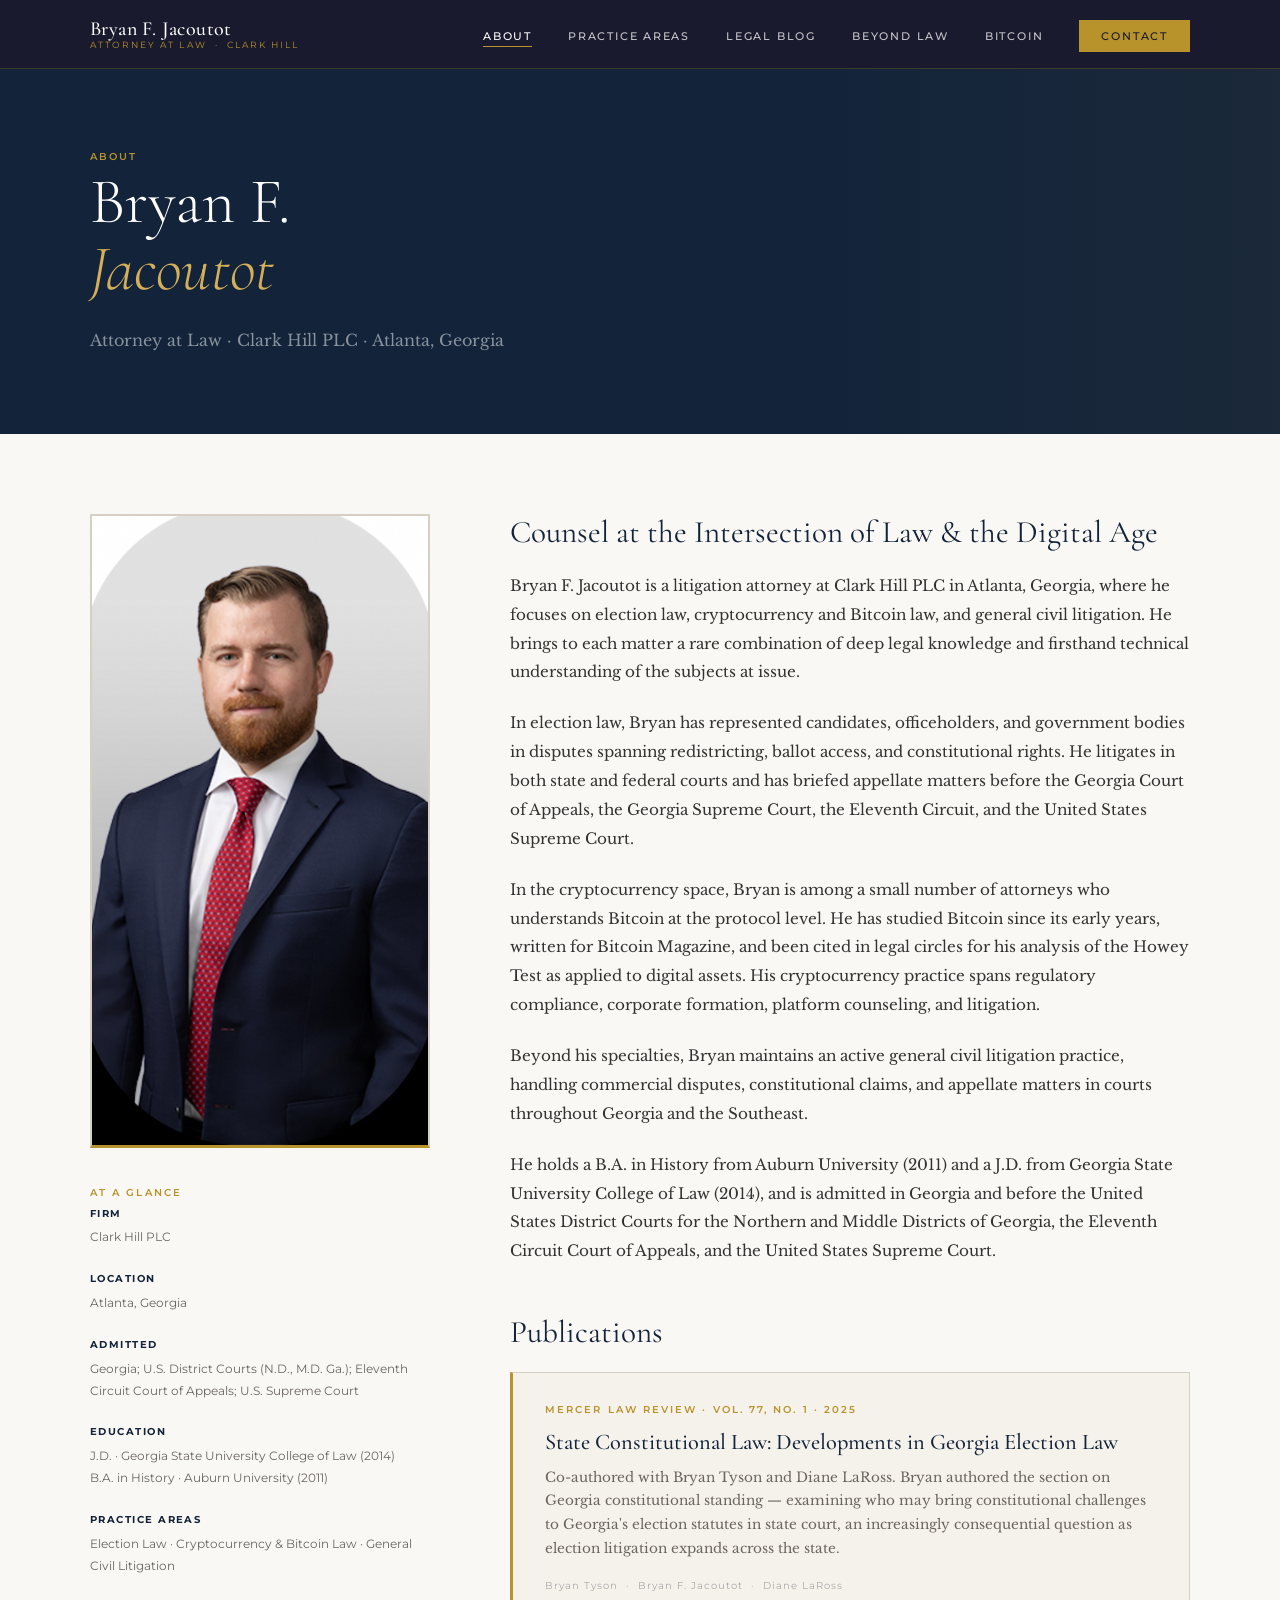
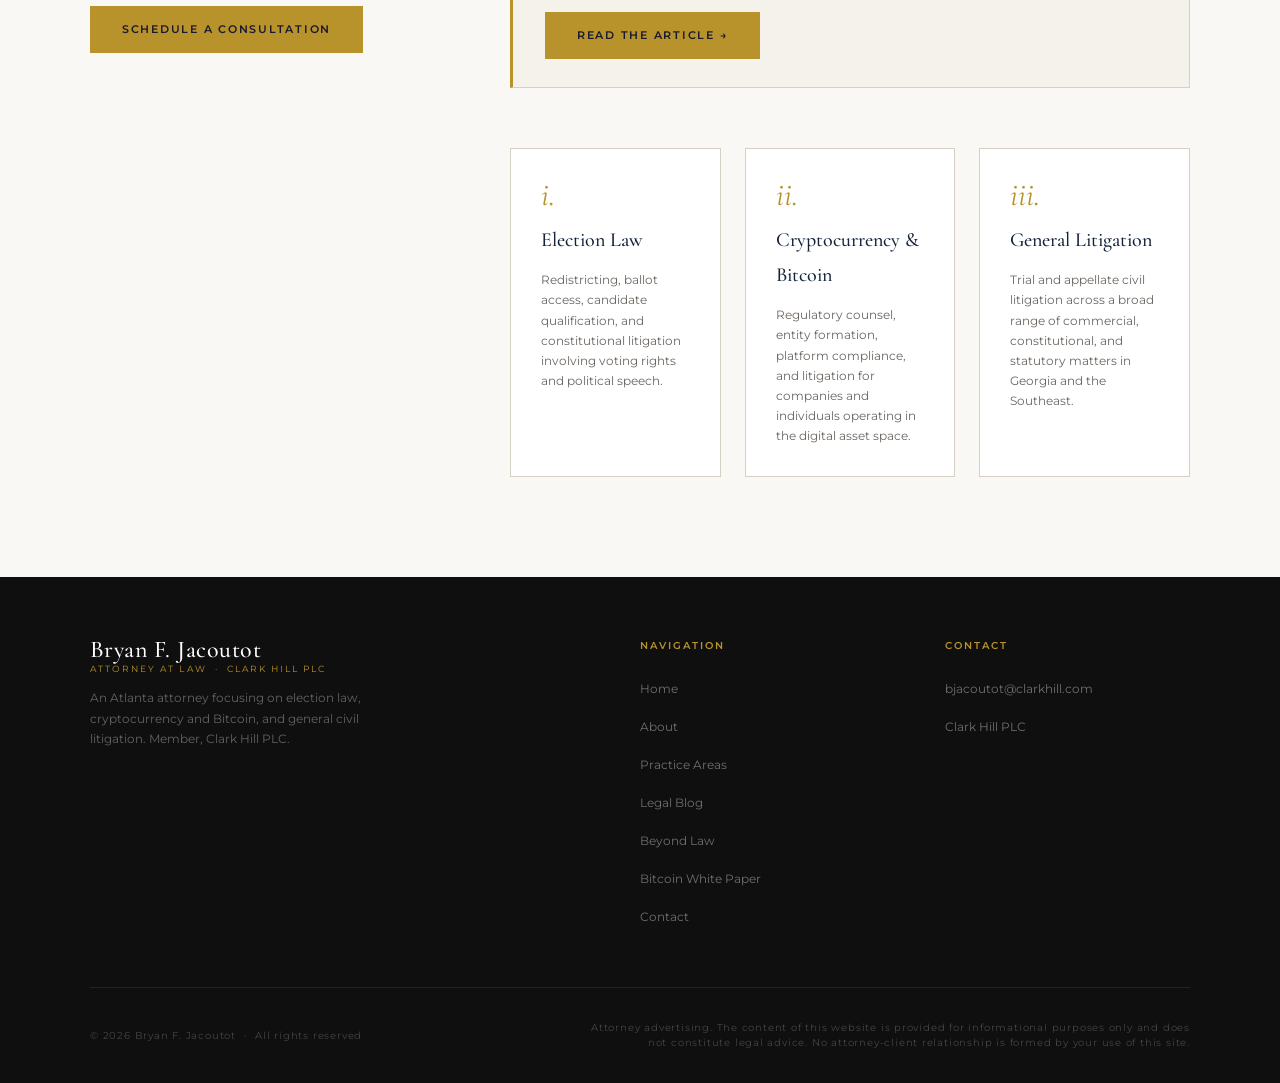
==== commit 437742fa: "Remove political party references; add Constitutional Standing pcard to election law Co-Authored-By:" ====
--- a/about/index.html
+++ b/about/index.html
@@ -77,7 +77,7 @@
           Bryan F. Jacoutot is a litigation attorney at Clark Hill PLC in Atlanta, Georgia, where he focuses on election law, cryptocurrency and Bitcoin law, and general civil litigation. He brings to each matter a rare combination of deep legal knowledge and firsthand technical understanding of the subjects at issue.
         </p>
         <p>
-          In election law, Bryan has represented candidates, officeholders, political parties, and government bodies in disputes spanning redistricting, ballot access, and constitutional rights. He litigates in both state and federal courts and has briefed appellate matters before the Georgia Court of Appeals, the Georgia Supreme Court, the Eleventh Circuit, and the United States Supreme Court.
+          In election law, Bryan has represented candidates, officeholders, and government bodies in disputes spanning redistricting, ballot access, and constitutional rights. He litigates in both state and federal courts and has briefed appellate matters before the Georgia Court of Appeals, the Georgia Supreme Court, the Eleventh Circuit, and the United States Supreme Court.
         </p>
         <p>
           In the cryptocurrency space, Bryan is among a small number of attorneys who understands Bitcoin at the protocol level. He has studied Bitcoin since its early years, written for Bitcoin Magazine, and been cited in legal circles for his analysis of the Howey Test as applied to digital assets. His cryptocurrency practice spans regulatory compliance, corporate formation, platform counseling, and litigation.
--- a/style.css
+++ b/style.css
@@ -197,6 +197,21 @@
 /* ─────────────────────────────────────────────
    HOME — HERO
 ───────────────────────────────────────────── */
+.hero-scales {
+  position: absolute;
+  left: -2%;
+  top: 50%;
+  transform: translateY(-50%);
+  width: 464px;
+  height: auto;
+  opacity: 0.07;
+  pointer-events: none;
+  user-select: none;
+  z-index: 0;
+}
+@media (max-width: 820px) {
+  .hero-scales { width: 272px; left: -8%; opacity: 0.05; }
+}
 .hero {
   background: var(--navy);
   min-height: 100vh;
@@ -899,39 +914,29 @@
   background: var(--cream);
   padding: 80px 0 100px;
 }
-.contact-grid {
+.contact-centered {
+  max-width: 760px;
+  margin: 0 auto;
+}
+.contact-info-grid {
   display: grid;
-  grid-template-columns: 1fr 1fr;
-  gap: 80px;
-  align-items: start;
-}
-@media (max-width: 800px) { .contact-grid { grid-template-columns: 1fr; gap: 40px; } }
-
-.contact-left .label { margin-bottom: 16px; }
-.contact-left h2 {
-  font-family: var(--serif-display);
-  font-size: 2.6rem;
-  font-weight: 300;
-  color: var(--navy);
-  line-height: 1.1;
-  margin-bottom: 24px;
-}
-.contact-left h2 em { font-style: italic; color: var(--gold); }
-.contact-left p {
-  font-size: 0.92rem;
-  line-height: 1.85;
-  color: var(--muted);
-  margin-bottom: 36px;
-}
-
-.contact-detail {
+  grid-template-columns: repeat(3, 1fr);
+  gap: 0;
+  border: 1px solid var(--rule);
+  background: var(--white);
+  margin-bottom: 48px;
+}
+@media (max-width: 700px) {
+  .contact-info-grid { grid-template-columns: 1fr; }
+}
+.contact-info-block {
   display: flex;
   align-items: flex-start;
   gap: 16px;
-  padding: 20px 0;
-  border-bottom: 1px solid var(--rule);
-}
-.contact-detail:first-of-type { border-top: 1px solid var(--rule); }
+  padding: 28px 24px;
+  border-right: 1px solid var(--rule);
+}
+.contact-info-block:last-child { border-right: none; }
 .contact-icon {
   width: 36px;
   height: 36px;
@@ -961,18 +966,36 @@
   text-decoration: none;
 }
 .contact-detail-text a:hover { text-decoration: underline; }
-
-.contact-right {
-  background: var(--white);
-  border: 1px solid var(--rule);
-  padding: 44px;
-}
-.contact-right h3 {
-  font-family: var(--serif-display);
-  font-size: 1.6rem;
-  font-weight: 400;
-  color: var(--navy);
-  margin-bottom: 28px;
+.contact-cta-block {
+  text-align: center;
+  padding: 48px 0 40px;
+  border-top: 1px solid var(--rule);
+  border-bottom: 1px solid var(--rule);
+  margin-bottom: 40px;
+}
+.contact-cta-block p {
+  font-size: 0.95rem;
+  line-height: 1.85;
+  color: var(--muted);
+  max-width: 560px;
+  margin: 0 auto 28px;
+}
+.contact-notice {
+  font-family: var(--sans);
+  font-size: 0.68rem;
+  line-height: 1.75;
+  color: var(--muted);
+  padding: 20px 24px;
+  background: var(--parchment);
+  border-left: 3px solid var(--gold);
+}
+.contact-notice strong {
+  display: block;
+  letter-spacing: 0.1em;
+  text-transform: uppercase;
+  margin-bottom: 6px;
+  color: var(--navy);
+  font-size: 0.62rem;
 }
 
 .form-group { margin-bottom: 22px; }
@@ -1187,7 +1210,103 @@
 }
 
 /* ─────────────────────────────────────────────
-   FEATURED PUBLICATION
+   FEATURED SCHOLARSHIP
+───────────────────────────────────────────── */
+.scholarship-feature {
+  background: var(--cream);
+  border-top: 4px solid var(--gold);
+  border-bottom: 1px solid rgba(184,146,42,0.2);
+  padding: 80px 0 88px;
+}
+.scholarship-header {
+  text-align: center;
+  margin-bottom: 52px;
+}
+.scholarship-header .label {
+  display: block;
+  margin-bottom: 12px;
+}
+.scholarship-header h2 {
+  font-family: var(--serif-display);
+  font-size: clamp(2rem, 4vw, 3rem);
+  font-weight: 300;
+  color: var(--navy);
+  line-height: 1.1;
+}
+.scholarship-header h2 em {
+  font-style: italic;
+  color: var(--gold);
+}
+.scholarship-grid {
+  display: grid;
+  grid-template-columns: 1fr 1fr;
+  gap: 28px;
+}
+@media (max-width: 820px) {
+  .scholarship-grid { grid-template-columns: 1fr; }
+  .scholarship-feature { padding: 60px 0; }
+}
+.scholarship-card {
+  background: #fff;
+  border: 1px solid rgba(0,0,0,0.07);
+  border-top: 3px solid var(--gold);
+  padding: 40px 36px 36px;
+  display: flex;
+  flex-direction: column;
+  box-shadow: 0 2px 16px rgba(0,0,0,0.05);
+}
+.scholarship-card-top {
+  margin-bottom: 20px;
+}
+.scholarship-card-top .label {
+  display: block;
+  margin-bottom: 10px;
+}
+.scholarship-venue {
+  font-family: var(--sans);
+  font-size: 0.7rem;
+  letter-spacing: 0.1em;
+  text-transform: uppercase;
+  color: var(--navy);
+  font-weight: 600;
+  line-height: 1.6;
+}
+.scholarship-venue-detail {
+  font-family: var(--sans);
+  font-size: 0.65rem;
+  letter-spacing: 0.08em;
+  text-transform: uppercase;
+  color: rgba(0,0,0,0.35);
+  margin-top: 3px;
+}
+.scholarship-card-title {
+  font-family: var(--serif-display);
+  font-size: clamp(1.25rem, 2vw, 1.65rem);
+  font-weight: 400;
+  color: var(--navy);
+  line-height: 1.2;
+  margin-bottom: 16px;
+}
+.scholarship-card-desc {
+  font-size: 0.88rem;
+  line-height: 1.85;
+  color: #444;
+  flex: 1;
+  margin-bottom: 24px;
+}
+.scholarship-card-desc em { font-style: italic; }
+.scholarship-card-meta {
+  font-family: var(--sans);
+  font-size: 0.65rem;
+  letter-spacing: 0.08em;
+  text-transform: uppercase;
+  color: rgba(0,0,0,0.35);
+  margin-bottom: 24px;
+}
+.scholarship-btn { display: inline-block; }
+
+/* ─────────────────────────────────────────────
+   FEATURED PUBLICATION (legacy — kept for reference)
 ───────────────────────────────────────────── */
 .publication-feature {
   background: var(--navy);
@@ -1422,3 +1541,10 @@
   color: var(--muted);
   background: var(--parchment);
 }
+.article-image {
+  display: block;
+  max-width: 100%;
+  height: auto;
+  margin: 32px 0;
+  border: 1px solid var(--rule);
+}
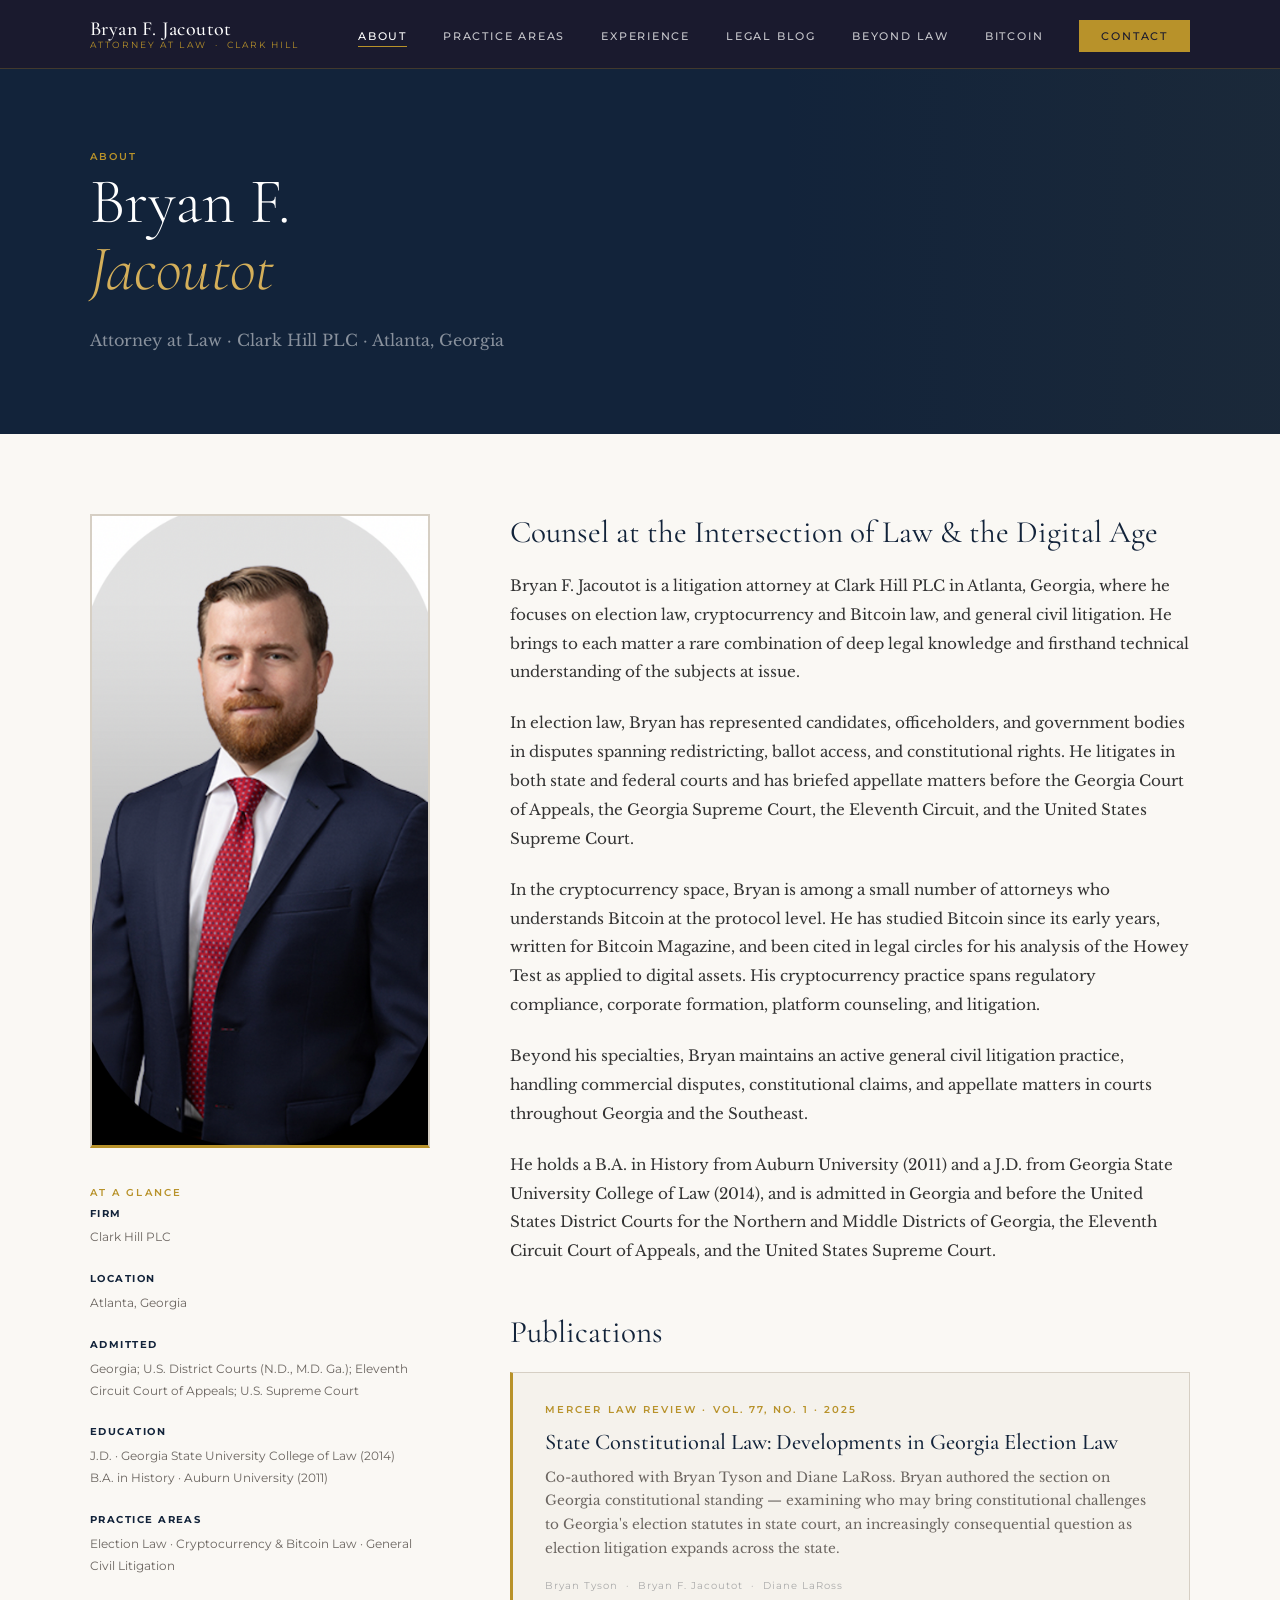
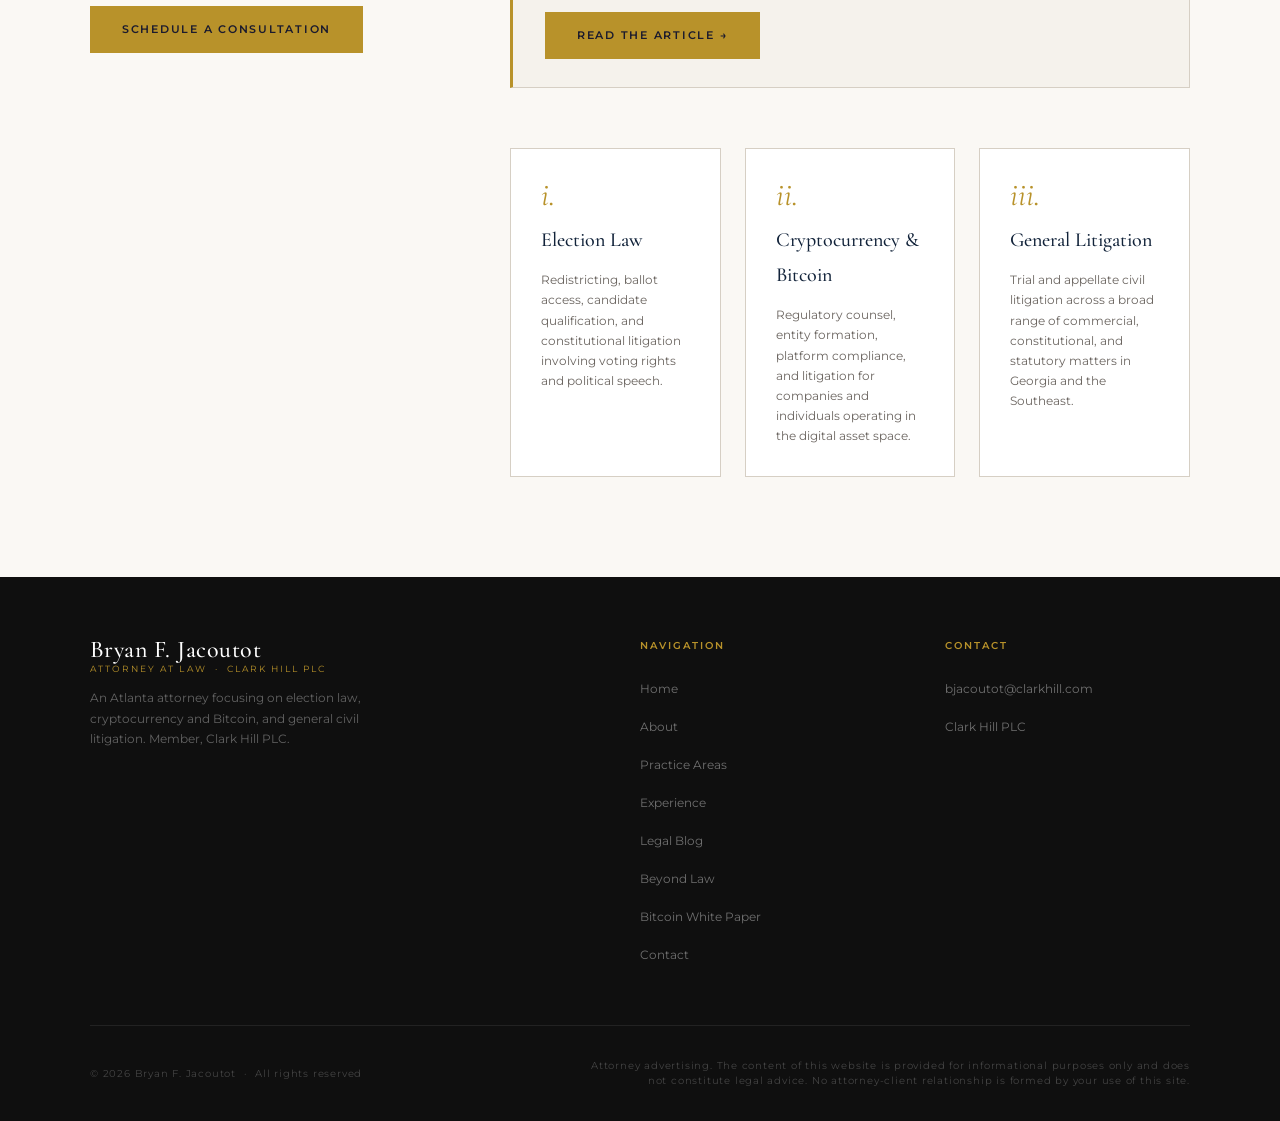
==== commit 4ec73965: "Add Trial & Appellate Experience page with full nav integration - New experience/index.html: 18 repo" ====
--- a/about/index.html
+++ b/about/index.html
@@ -22,6 +22,7 @@
       <ul class="nav-links" id="navLinks">
         <li class="current-menu-item"><a href="/about/">About</a></li>
         <li><a href="/practice-areas/">Practice Areas</a></li>
+        <li><a href="/experience/">Experience</a></li>
         <li><a href="/legal-blog/">Legal Blog</a></li>
         <li><a href="/beyond-law/">Beyond Law</a></li>
         <li><a href="/bitcoin/">Bitcoin</a></li>
@@ -137,7 +138,8 @@
           <li><a href="/">Home</a></li>
           <li><a href="/about/">About</a></li>
           <li><a href="/practice-areas/">Practice Areas</a></li>
-          <li><a href="/legal-blog/">Legal Blog</a></li>
+          <li><a href="/experience/">Experience</a></li>
+        <li><a href="/legal-blog/">Legal Blog</a></li>
           <li><a href="/beyond-law/">Beyond Law</a></li>
           <li><a href="/bitcoin/">Bitcoin White Paper</a></li>
           <li><a href="/contact/">Contact</a></li>
--- a/style.css
+++ b/style.css
@@ -1548,3 +1548,220 @@
   margin: 32px 0;
   border: 1px solid var(--rule);
 }
+
+/* ─────────────────────────────────────────────
+   EXPERIENCE PAGE
+───────────────────────────────────────────── */
+
+/* Stats strip */
+.exp-stats {
+  background: var(--navy);
+  padding: 56px 0;
+  border-bottom: 3px solid var(--gold);
+}
+.exp-stats-grid {
+  display: grid;
+  grid-template-columns: repeat(4, 1fr);
+  gap: 0;
+  text-align: center;
+}
+.exp-stat {
+  padding: 0 24px;
+  border-right: 1px solid rgba(255,255,255,0.12);
+}
+.exp-stat:last-child { border-right: none; }
+.exp-stat-value {
+  font-family: var(--serif-display);
+  font-size: 3rem;
+  font-weight: 300;
+  color: var(--gold);
+  line-height: 1;
+  margin-bottom: 8px;
+}
+.exp-stat-label {
+  font-family: var(--sans);
+  font-size: 0.7rem;
+  font-weight: 600;
+  letter-spacing: 0.1em;
+  text-transform: uppercase;
+  color: rgba(255,255,255,0.6);
+}
+@media (max-width: 700px) {
+  .exp-stats-grid { grid-template-columns: repeat(2, 1fr); gap: 32px 0; }
+  .exp-stat { border-right: none; border-bottom: 1px solid rgba(255,255,255,0.12); padding: 0 0 24px; }
+  .exp-stat:nth-child(2), .exp-stat:last-child { border-bottom: none; }
+}
+
+/* Featured wins */
+.exp-featured {
+  background: var(--parchment);
+  padding: 80px 0 88px;
+  border-bottom: 1px solid var(--rule);
+}
+.exp-featured-header {
+  margin-bottom: 48px;
+}
+.exp-featured-header h2 {
+  font-family: var(--serif-display);
+  font-size: clamp(2.2rem, 4vw, 3.4rem);
+  font-weight: 300;
+  color: var(--navy);
+  line-height: 1.1;
+  margin-top: 12px;
+}
+.exp-featured-grid {
+  display: grid;
+  grid-template-columns: repeat(3, 1fr);
+  gap: 24px;
+}
+@media (max-width: 900px) {
+  .exp-featured-grid { grid-template-columns: repeat(2, 1fr); }
+}
+@media (max-width: 600px) {
+  .exp-featured-grid { grid-template-columns: 1fr; }
+}
+
+.exp-win-card {
+  background: var(--white);
+  border-top: 3px solid var(--gold);
+  padding: 28px 28px 32px;
+  display: flex;
+  flex-direction: column;
+  gap: 8px;
+}
+.exp-win-label {
+  font-family: var(--sans);
+  font-size: 0.65rem;
+  font-weight: 700;
+  letter-spacing: 0.12em;
+  text-transform: uppercase;
+  color: var(--gold);
+  display: block;
+  margin-bottom: 4px;
+}
+.exp-win-card h3 {
+  font-family: var(--serif-display);
+  font-size: 1.25rem;
+  font-weight: 400;
+  color: var(--navy);
+  line-height: 1.3;
+}
+.exp-win-cite {
+  font-family: var(--sans);
+  font-size: 0.72rem;
+  color: var(--muted);
+  margin-bottom: 4px;
+}
+.exp-win-card p:not(.exp-win-cite) {
+  font-size: 0.88rem;
+  line-height: 1.7;
+  color: #444;
+  flex: 1;
+}
+
+/* Full chronological record */
+.exp-record {
+  background: var(--cream);
+  padding: 80px 0 96px;
+}
+.exp-record-inner {
+  max-width: 900px;
+}
+.exp-record-header {
+  margin-bottom: 56px;
+}
+.exp-record-header h2 {
+  font-family: var(--serif-display);
+  font-size: clamp(2.2rem, 4vw, 3.4rem);
+  font-weight: 300;
+  color: var(--navy);
+  line-height: 1.1;
+  margin-top: 12px;
+  margin-bottom: 12px;
+}
+.exp-record-header p {
+  font-size: 0.9rem;
+  color: var(--muted);
+}
+
+.exp-year-block {
+  display: grid;
+  grid-template-columns: 80px 1fr;
+  gap: 0 40px;
+  margin-bottom: 48px;
+  padding-bottom: 48px;
+  border-bottom: 1px solid var(--rule);
+}
+.exp-year-block:last-child {
+  border-bottom: none;
+  margin-bottom: 0;
+  padding-bottom: 0;
+}
+.exp-year-label {
+  font-family: var(--serif-display);
+  font-size: 1.6rem;
+  font-weight: 300;
+  color: var(--gold);
+  padding-top: 4px;
+  line-height: 1;
+}
+.exp-cases {
+  display: flex;
+  flex-direction: column;
+  gap: 32px;
+}
+.exp-case {
+  padding-bottom: 28px;
+  border-bottom: 1px solid var(--rule);
+}
+.exp-case:last-child {
+  border-bottom: none;
+  padding-bottom: 0;
+}
+.exp-case-citation {
+  font-family: var(--serif-body);
+  font-size: 0.9rem;
+  font-weight: 700;
+  color: var(--navy);
+  margin-bottom: 8px;
+  line-height: 1.5;
+}
+.exp-case-citation em {
+  font-style: italic;
+}
+.exp-case-desc {
+  font-size: 0.88rem;
+  line-height: 1.75;
+  color: #444;
+  margin-bottom: 10px;
+}
+.exp-case-tag {
+  display: inline-block;
+  font-family: var(--sans);
+  font-size: 0.62rem;
+  font-weight: 700;
+  letter-spacing: 0.1em;
+  text-transform: uppercase;
+  padding: 4px 10px;
+  border-radius: 2px;
+}
+.exp-case-tag.win {
+  background: #f0f7f0;
+  color: #2a6b2a;
+  border: 1px solid #b8dbb8;
+}
+.exp-case-tag.notable {
+  background: #f5f0e8;
+  color: #7a5a1a;
+  border: 1px solid #d4af5a;
+}
+
+@media (max-width: 600px) {
+  .exp-year-block {
+    grid-template-columns: 1fr;
+    gap: 16px 0;
+  }
+  .exp-year-label {
+    font-size: 1.3rem;
+  }
+}
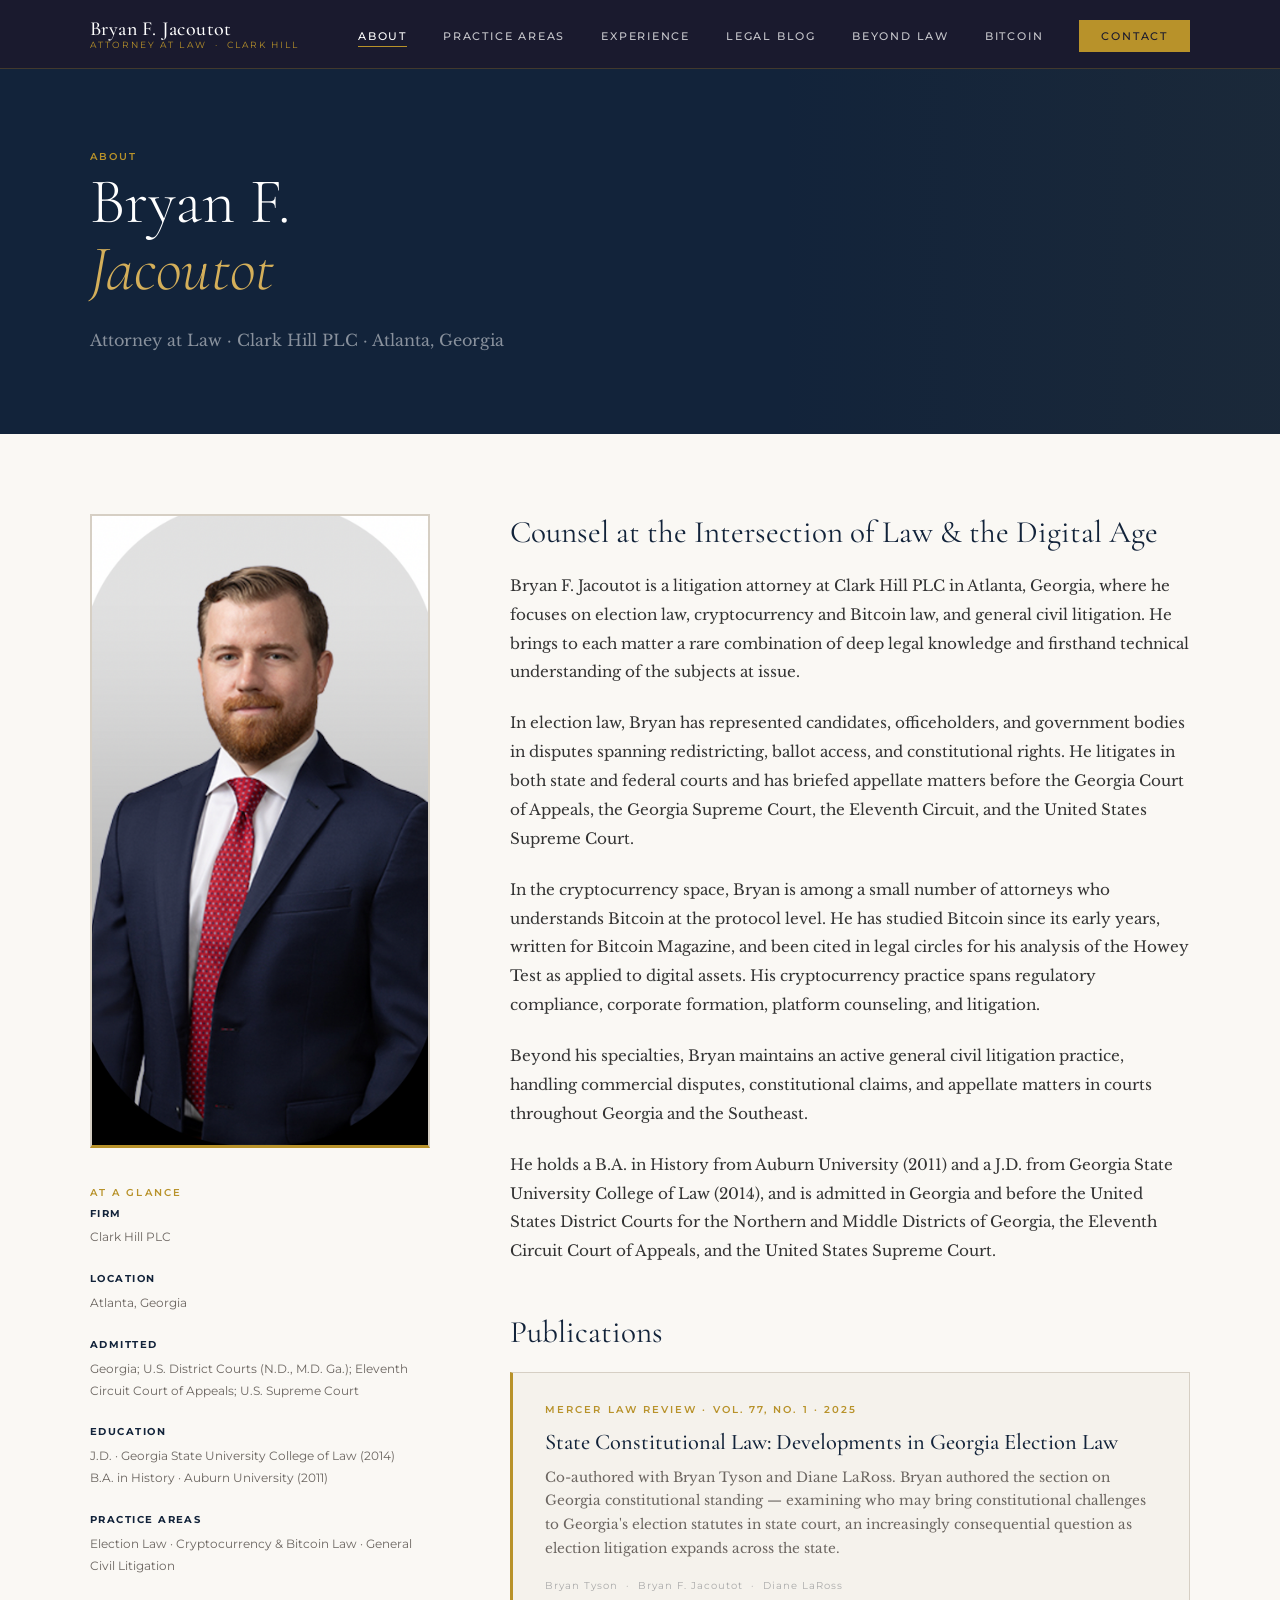
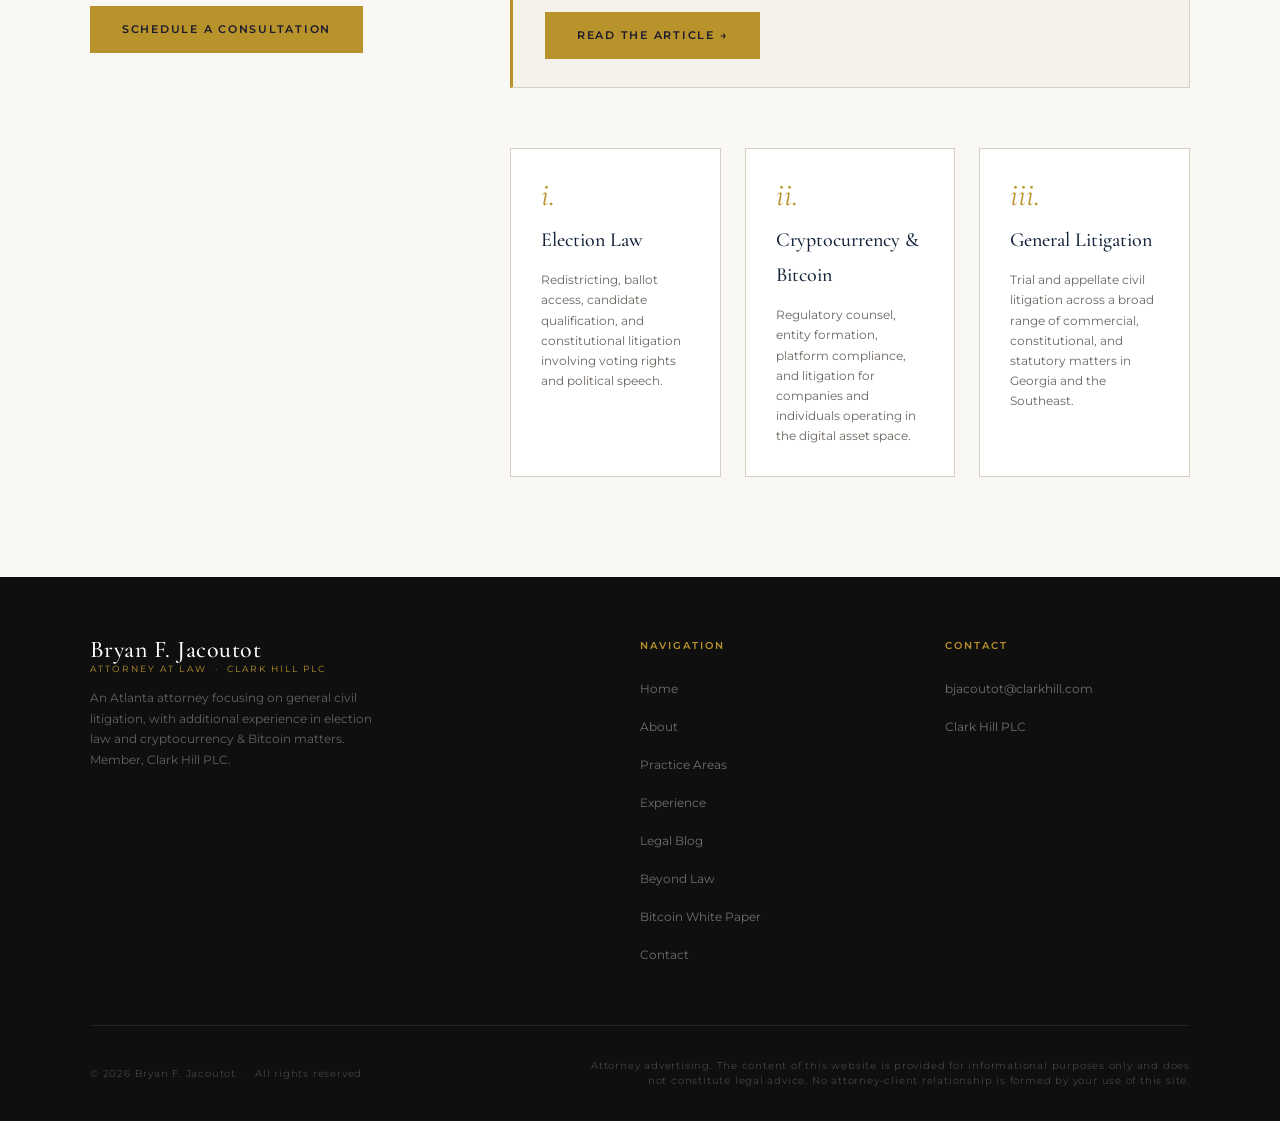
==== commit d0565e99: "Update footer bio to prioritize civil litigation across all pages Reordered footer description to le" ====
--- a/about/index.html
+++ b/about/index.html
@@ -130,7 +130,7 @@
           <span class="nav-brand__name" style="font-size:1.5rem;">Bryan F. Jacoutot</span>
           <span class="nav-brand__title">Attorney at Law &nbsp;·&nbsp; Clark Hill PLC</span>
         </a>
-        <p>An Atlanta attorney focusing on election law, cryptocurrency and Bitcoin, and general civil litigation. Member, Clark Hill PLC.</p>
+        <p>An Atlanta attorney focusing on general civil litigation, with additional experience in election law and cryptocurrency &amp; Bitcoin matters. Member, Clark Hill PLC.</p>
       </div>
       <div class="footer-col">
         <h4>Navigation</h4>
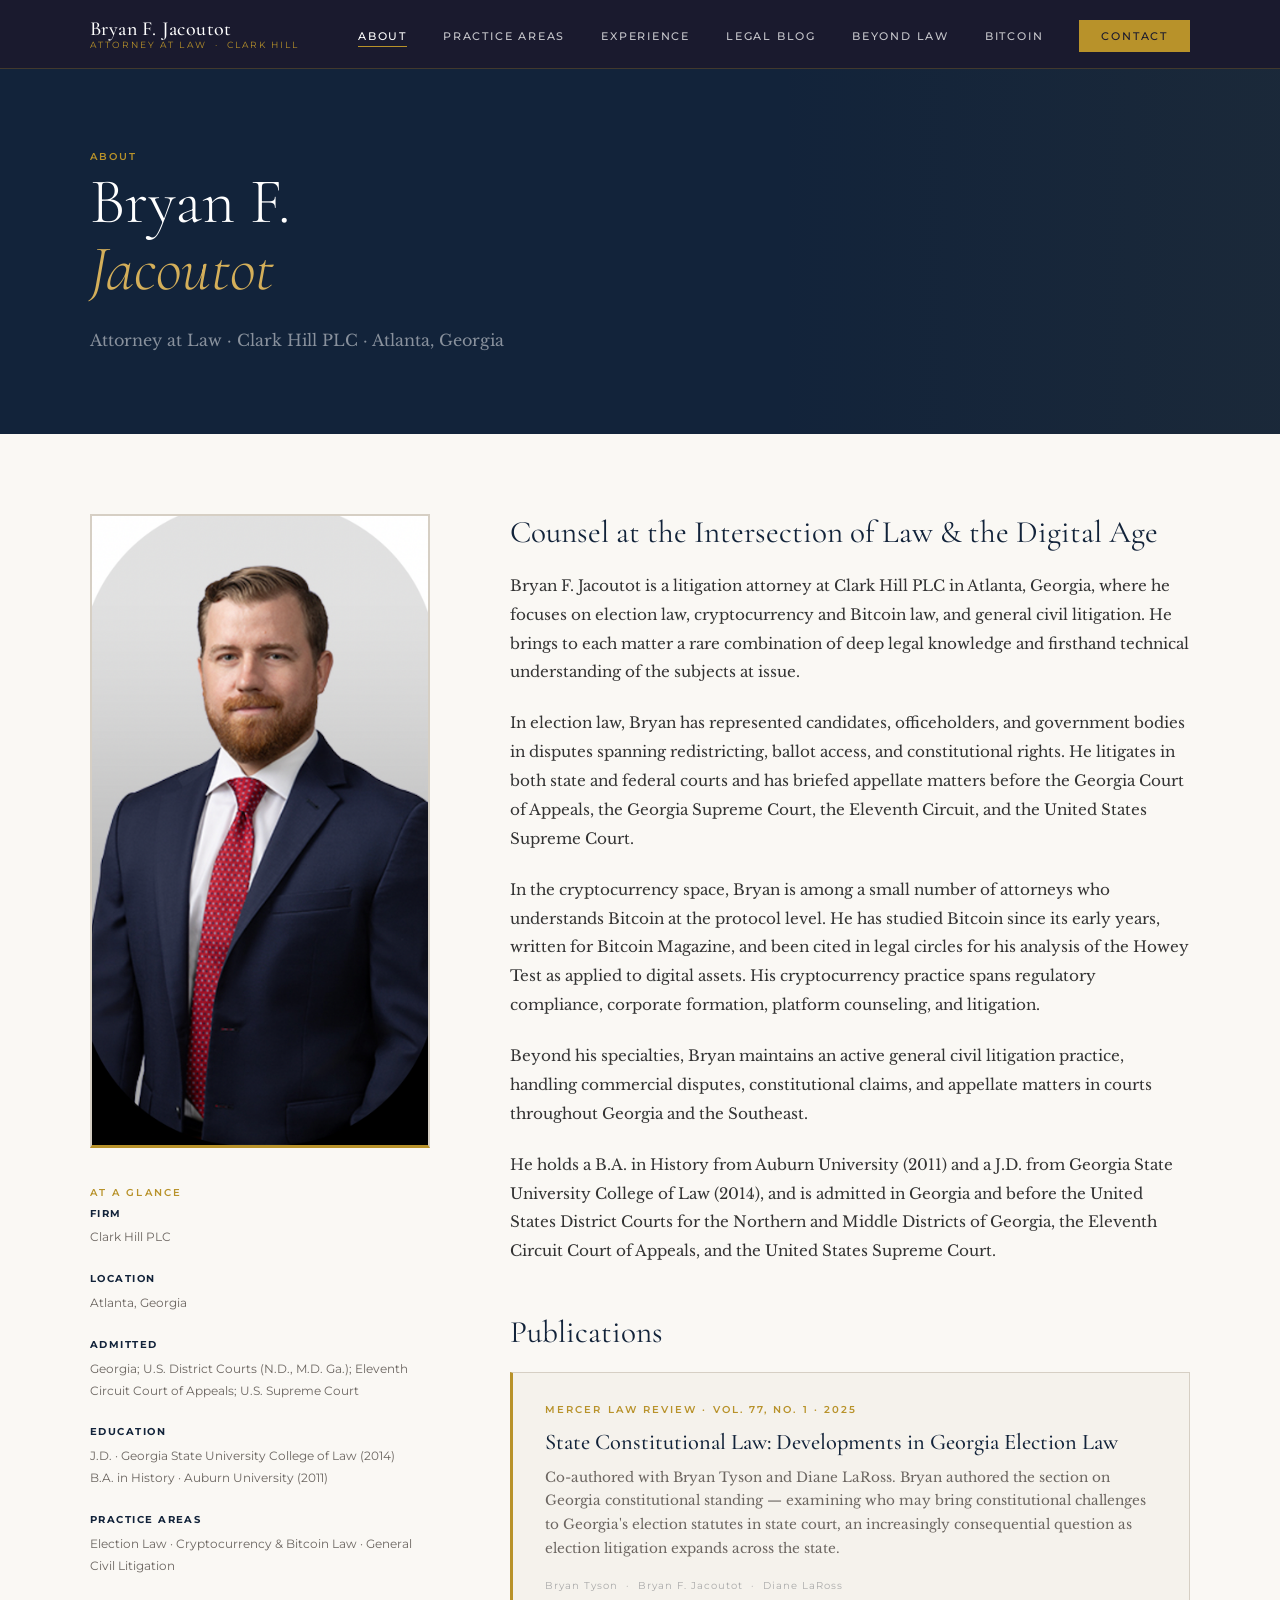
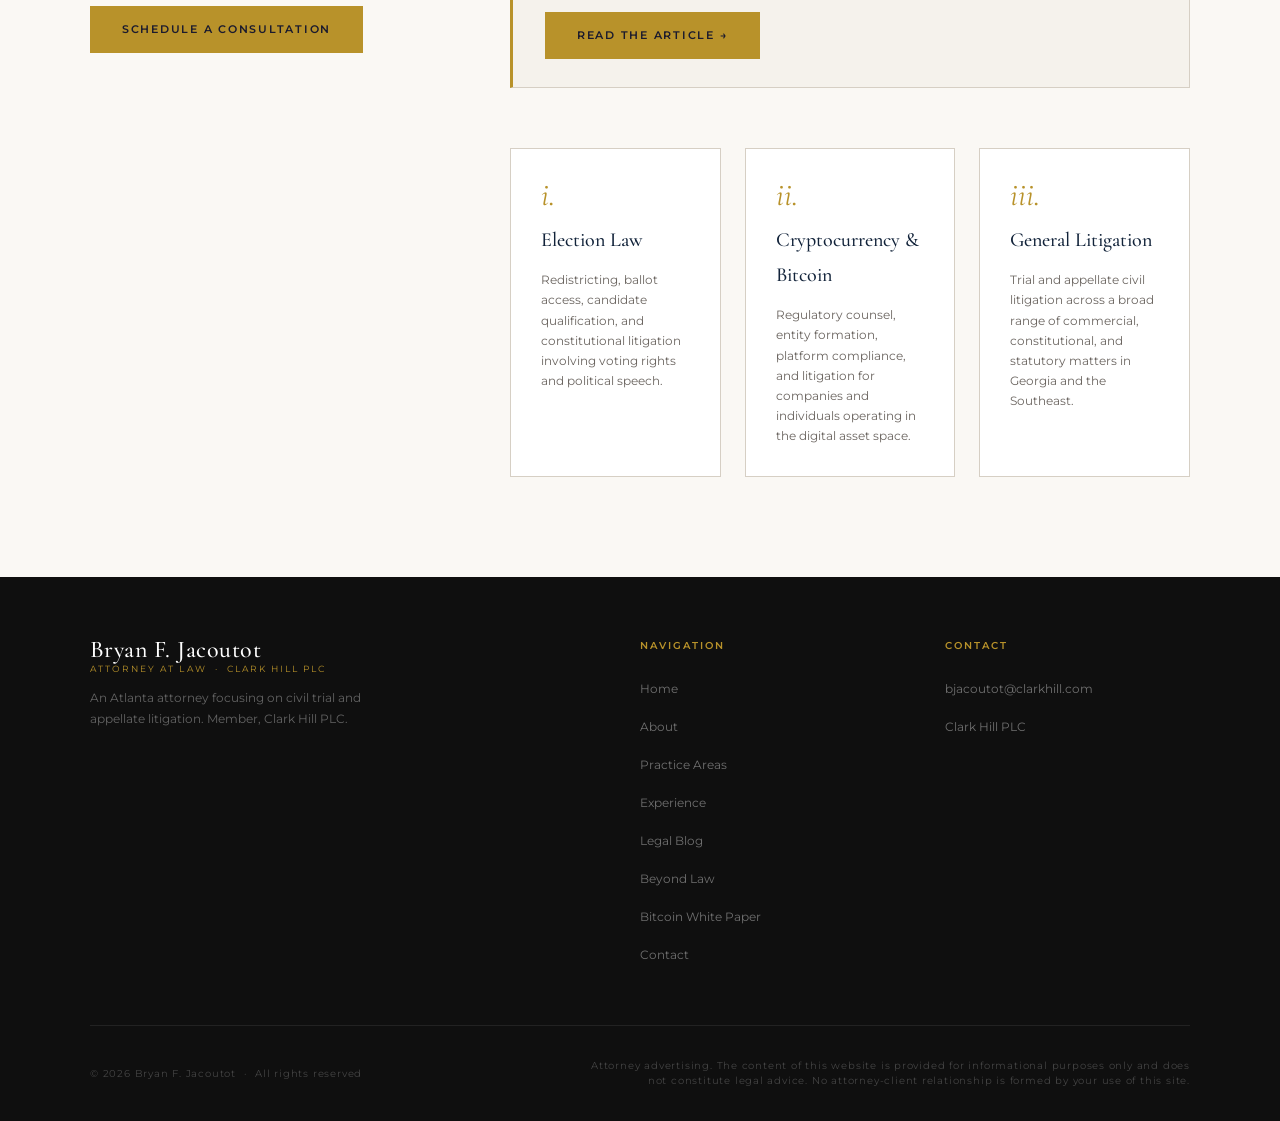
==== commit 61bc9c6f: "Simplify footer bio to civil trial and appellate litigation focus Co-Authored-By: Claude Sonnet 4.6 " ====
--- a/about/index.html
+++ b/about/index.html
@@ -130,7 +130,7 @@
           <span class="nav-brand__name" style="font-size:1.5rem;">Bryan F. Jacoutot</span>
           <span class="nav-brand__title">Attorney at Law &nbsp;·&nbsp; Clark Hill PLC</span>
         </a>
-        <p>An Atlanta attorney focusing on general civil litigation, with additional experience in election law and cryptocurrency &amp; Bitcoin matters. Member, Clark Hill PLC.</p>
+        <p>An Atlanta attorney focusing on civil trial and appellate litigation. Member, Clark Hill PLC.</p>
       </div>
       <div class="footer-col">
         <h4>Navigation</h4>
